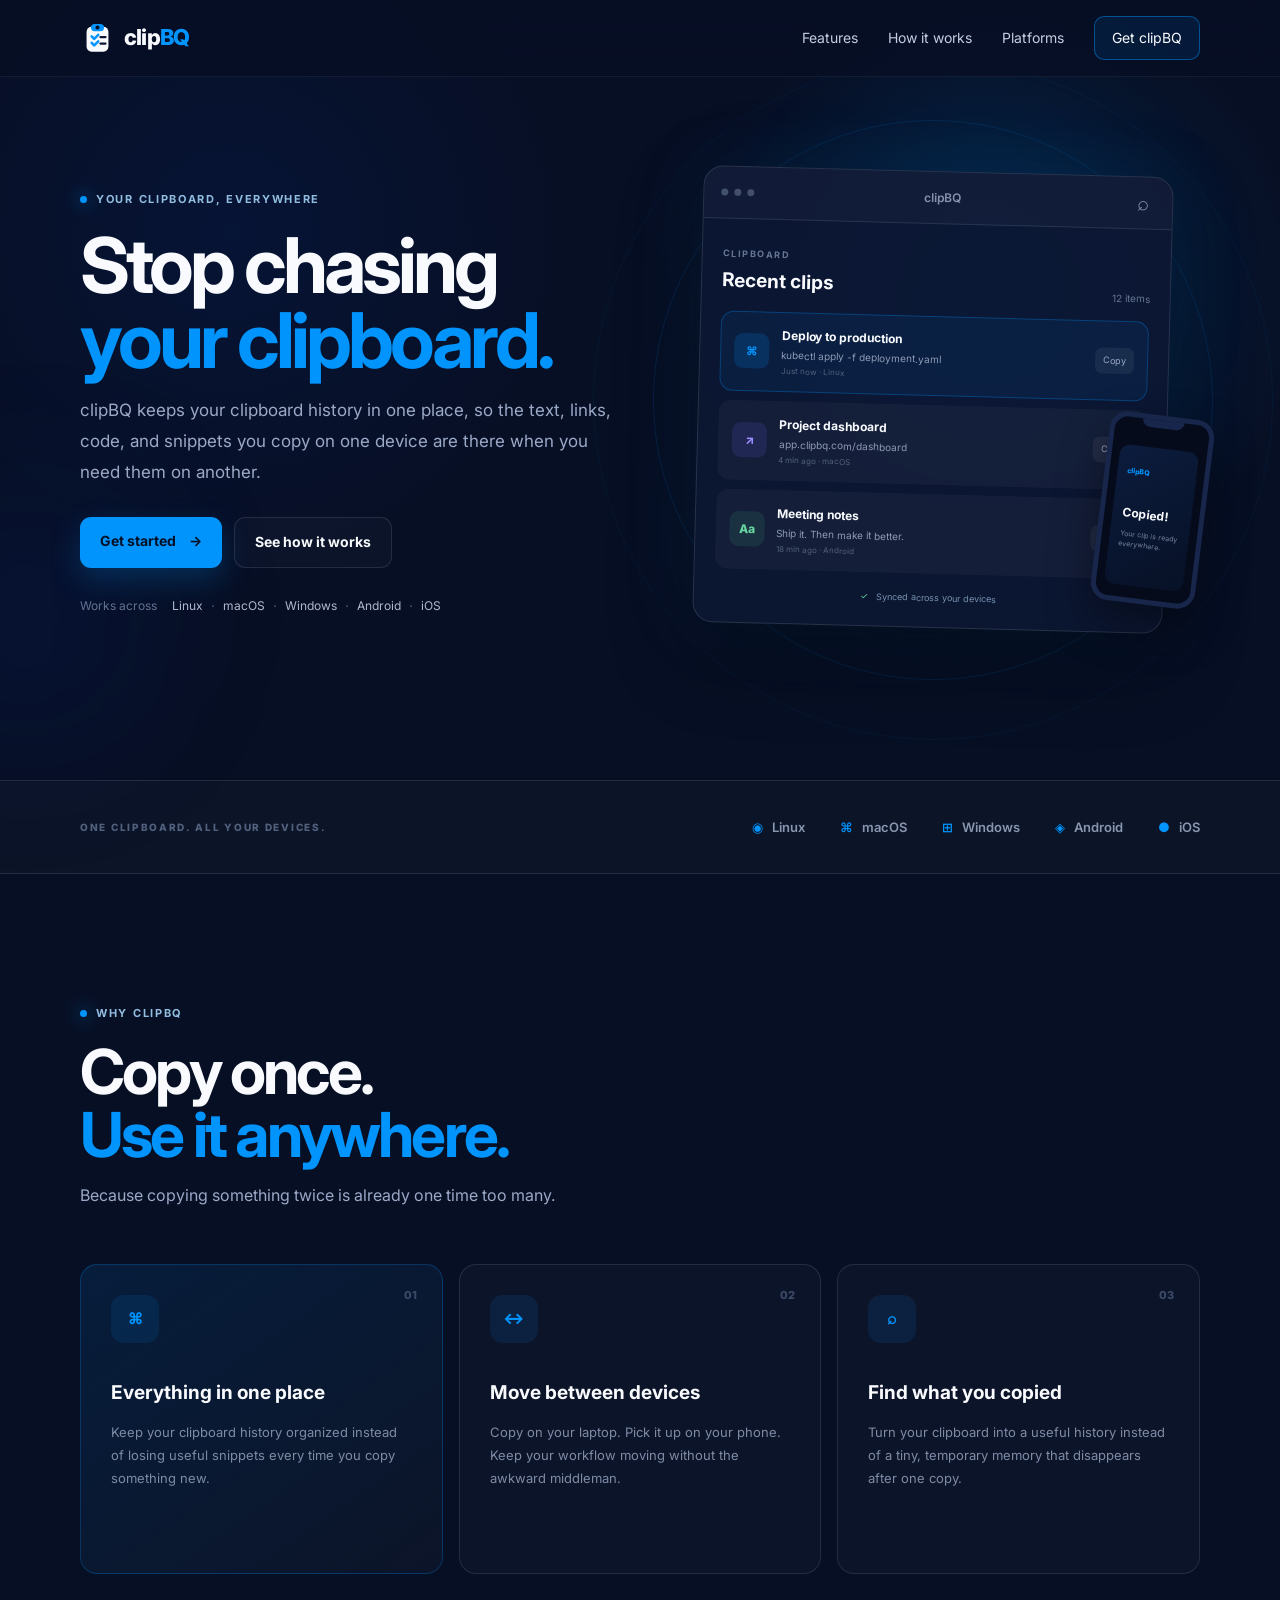
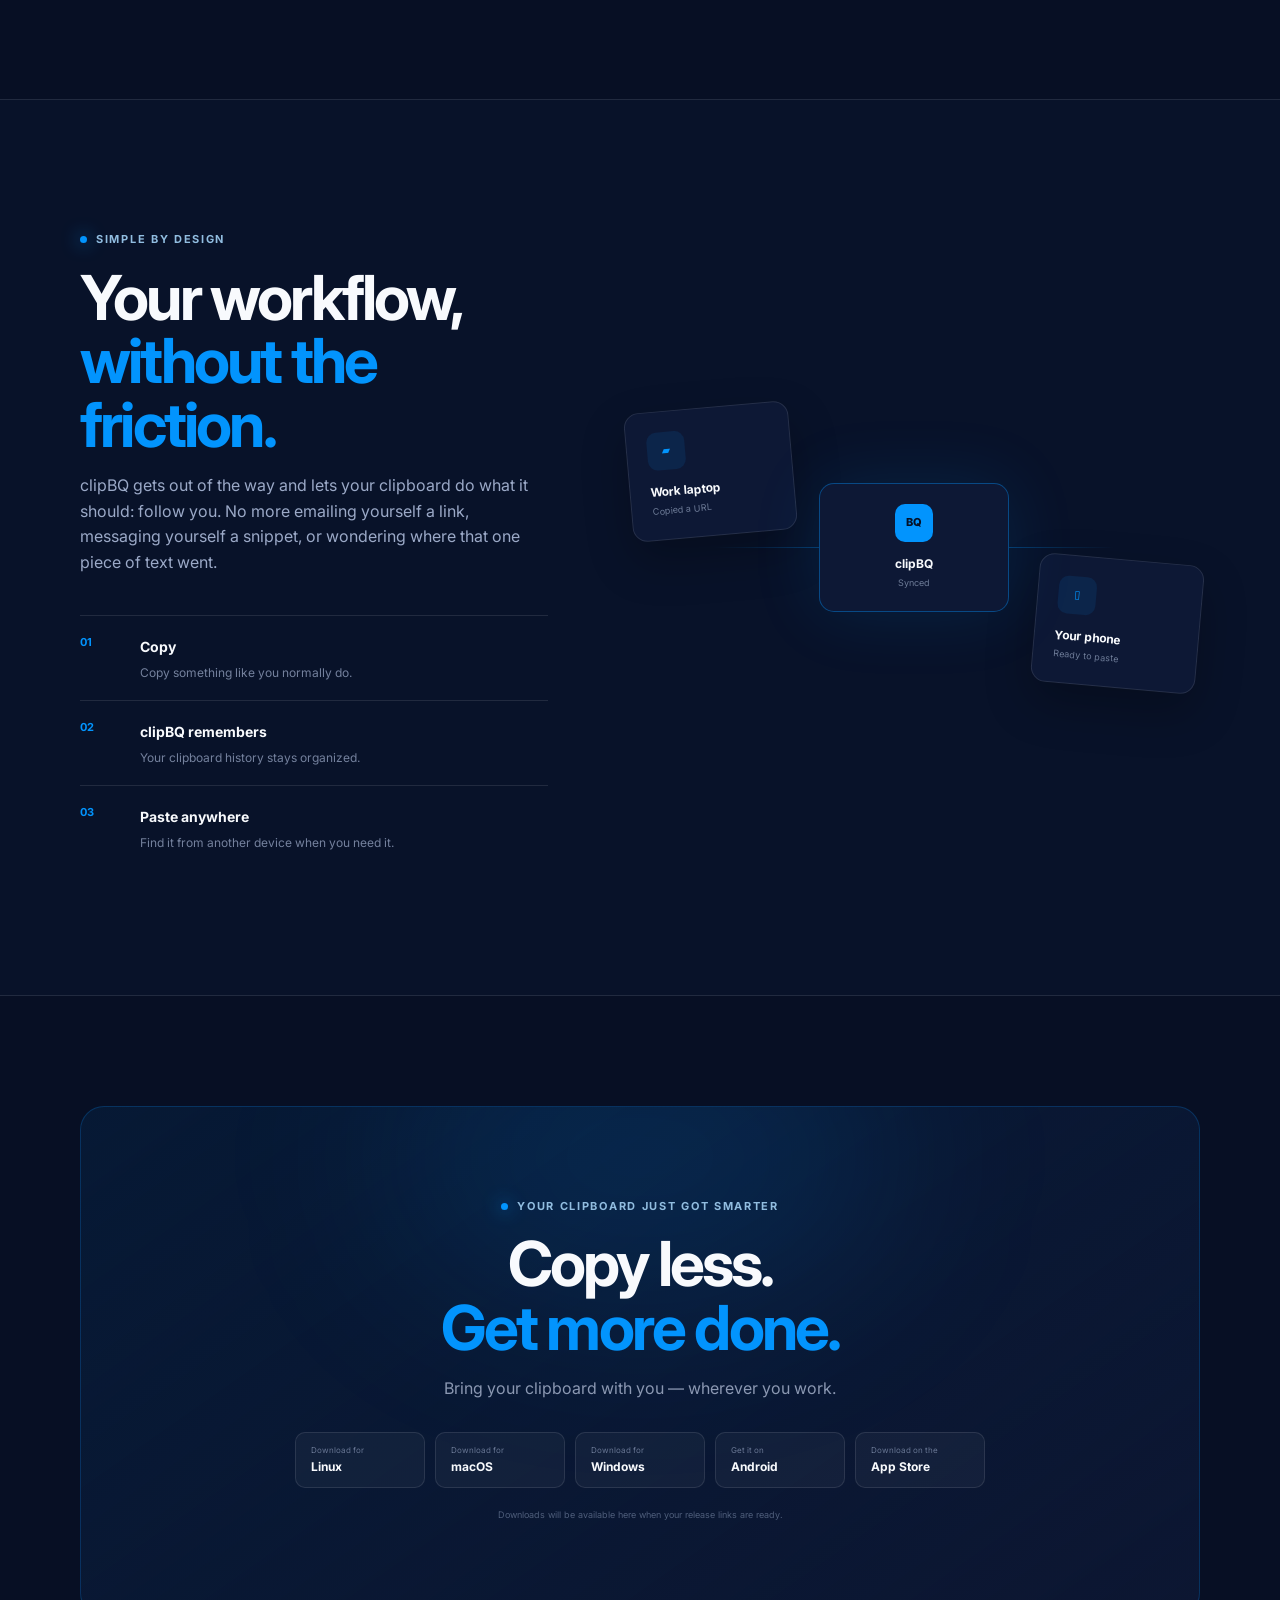
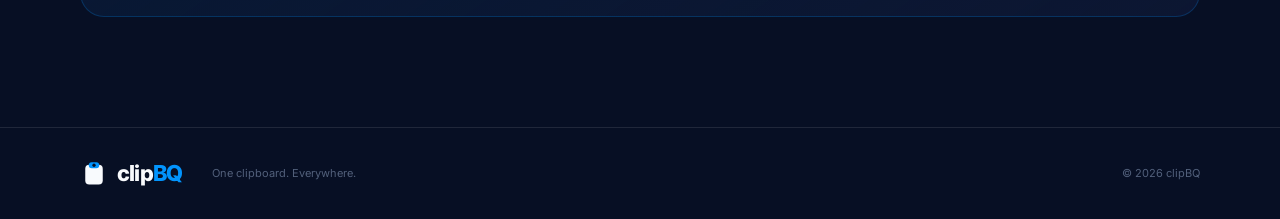
==== index.html @ d69f27b5 "Add download link for Linux" ====
<!DOCTYPE html>
<html lang="en">

<head>
  <meta charset="UTF-8" />
  <meta name="viewport" content="width=device-width, initial-scale=1.0" />
  <meta name="description"
    content="clipBQ keeps your clipboard history in one place across Linux, macOS, Windows, Android, and iOS." />
  <title>clipBQ — Your clipboard, everywhere</title>
  <link rel="preconnect" href="https://fonts.googleapis.com">
  <link rel="preconnect" href="https://fonts.gstatic.com" crossorigin>
  <link href="https://fonts.googleapis.com/css2?family=Inter:wght@400;500;600;700;800&display=swap" rel="stylesheet">
  <link rel="stylesheet" href="styles.css" />
  <link rel="apple-touch-icon" sizes="180x180" href="/apple-touch-icon.png">
  <link rel="icon" type="image/png" sizes="32x32" href="/favicon-32x32.png">
  <link rel="icon" type="image/png" sizes="16x16" href="/favicon-16x16.png">
  <link rel="manifest" href="/site.webmanifest">
</head>

<body>
  <header class="site-header">
    <nav class="nav container">
      <a class="brand" href="#">
        <span class="brand-mark" aria-hidden="true">
          <svg viewBox="0 0 48 48" role="img">
            <rect x="9" y="8" width="30" height="34" rx="7" fill="#F8FAFD" />
            <rect x="15" y="4" width="18" height="10" rx="5" fill="#0294FD" />
            <circle cx="24" cy="9" r="2.8" fill="#071023" />
            <path d="M16 21l3.5 3.5L25 19" fill="none" stroke="#0294FD" stroke-width="3.5" stroke-linecap="round"
              stroke-linejoin="round" />
            <path d="M28 22h7" stroke="#0D1733" stroke-width="3" stroke-linecap="round" />
            <path d="M16 30l3.5 3.5L25 28" fill="none" stroke="#0294FD" stroke-width="3.5" stroke-linecap="round"
              stroke-linejoin="round" />
            <path d="M28 31h7" stroke="#0D1733" stroke-width="3" stroke-linecap="round" />
          </svg>
        </span>
        <span>clip<span>BQ</span></span>
      </a>

      <button class="menu-toggle" aria-label="Open menu" aria-expanded="false">☰</button>

      <div class="nav-links">
        <a href="#features">Features</a>
        <a href="#how-it-works">How it works</a>
        <a href="#platforms">Platforms</a>
        <a class="nav-cta" href="#download">Get clipBQ</a>
      </div>
    </nav>
  </header>

  <main>
    <section class="hero">
      <div class="hero-glow glow-one"></div>
      <div class="hero-glow glow-two"></div>

      <div class="container hero-grid">
        <div class="hero-copy">
          <div class="eyebrow"><span></span> Your clipboard, everywhere</div>
          <h1>Stop chasing<br><em>your clipboard.</em></h1>
          <p class="hero-text">
            clipBQ keeps your clipboard history in one place, so the text, links,
            code, and snippets you copy on one device are there when you need them
            on another.
          </p>

          <div class="hero-actions">
            <a class="btn btn-primary" href="#download">Get started <span>→</span></a>
            <a class="btn btn-ghost" href="#how-it-works">See how it works</a>
          </div>

          <div class="platform-line">
            <span>Works across</span>
            <div class="platforms-mini">
              <span>Linux</span><b>·</b><span>macOS</span><b>·</b><span>Windows</span><b>·</b><span>Android</span><b>·</b><span>iOS</span>
            </div>
          </div>
        </div>

        <div class="clipboard-demo-wrap">
          <div class="orbit orbit-a"></div>
          <div class="orbit orbit-b"></div>
          <div class="clipboard-window">
            <div class="window-top">
              <div class="window-dots"><i></i><i></i><i></i></div>
              <span>clipBQ</span>
              <button class="search-btn" aria-label="Search clipboard">⌕</button>
            </div>

            <div class="window-body">
              <div class="window-heading">
                <div>
                  <small>CLIPBOARD</small>
                  <h3>Recent clips</h3>
                </div>
                <span class="count">12 items</span>
              </div>

              <div class="clip-card active">
                <div class="clip-icon blue">⌘</div>
                <div class="clip-content">
                  <strong>Deploy to production</strong>
                  <p>kubectl apply -f deployment.yaml</p>
                  <small>Just now · Linux</small>
                </div>
                <button class="copy-chip" data-copy="kubectl apply -f deployment.yaml">Copy</button>
              </div>

              <div class="clip-card">
                <div class="clip-icon purple">↗</div>
                <div class="clip-content">
                  <strong>Project dashboard</strong>
                  <p>app.clipbq.com/dashboard</p>
                  <small>4 min ago · macOS</small>
                </div>
                <button class="copy-chip" data-copy="app.clipbq.com/dashboard">Copy</button>
              </div>

              <div class="clip-card">
                <div class="clip-icon green">Aa</div>
                <div class="clip-content">
                  <strong>Meeting notes</strong>
                  <p>Ship it. Then make it better.</p>
                  <small>18 min ago · Android</small>
                </div>
                <button class="copy-chip" data-copy="Ship it. Then make it better.">Copy</button>
              </div>

              <div class="sync-badge"><span>✓</span> Synced across your devices</div>
            </div>
          </div>

          <div class="floating-device device-phone">
            <div class="device-notch"></div>
            <div class="device-screen">
              <small>clipBQ</small>
              <strong>Copied!</strong>
              <p>Your clip is ready everywhere.</p>
            </div>
          </div>
        </div>
      </div>
    </section>

    <section class="trust-strip" id="platforms">
      <div class="container">
        <p>ONE CLIPBOARD. ALL YOUR DEVICES.</p>
        <div class="platform-grid">
          <div><span>◉</span> Linux</div>
          <div><span>⌘</span> macOS</div>
          <div><span>⊞</span> Windows</div>
          <div><span>◈</span> Android</div>
          <div><span>●</span> iOS</div>
        </div>
      </div>
    </section>

    <section class="section" id="features">
      <div class="container">
        <div class="section-heading">
          <div class="eyebrow"><span></span> Why clipBQ</div>
          <h2>Copy once.<br><span>Use it anywhere.</span></h2>
          <p>Because copying something twice is already one time too many.</p>
        </div>

        <div class="feature-grid">
          <article class="feature-card featured">
            <div class="feature-number">01</div>
            <div class="feature-icon">⌘</div>
            <h3>Everything in one place</h3>
            <p>Keep your clipboard history organized instead of losing useful snippets every time you copy something
              new.</p>
          </article>

          <article class="feature-card">
            <div class="feature-number">02</div>
            <div class="feature-icon">↔</div>
            <h3>Move between devices</h3>
            <p>Copy on your laptop. Pick it up on your phone. Keep your workflow moving without the awkward middleman.
            </p>
          </article>

          <article class="feature-card">
            <div class="feature-number">03</div>
            <div class="feature-icon">⌕</div>
            <h3>Find what you copied</h3>
            <p>Turn your clipboard into a useful history instead of a tiny, temporary memory that disappears after one
              copy.</p>
          </article>
        </div>
      </div>
    </section>

    <section class="section workflow" id="how-it-works">
      <div class="container workflow-grid">
        <div class="workflow-copy">
          <div class="eyebrow"><span></span> Simple by design</div>
          <h2>Your workflow,<br><span>without the friction.</span></h2>
          <p>
            clipBQ gets out of the way and lets your clipboard do what it should:
            follow you. No more emailing yourself a link, messaging yourself a snippet,
            or wondering where that one piece of text went.
          </p>

          <div class="steps">
            <div class="step">
              <b>01</b>
              <div><strong>Copy</strong>
                <p>Copy something like you normally do.</p>
              </div>
            </div>
            <div class="step">
              <b>02</b>
              <div><strong>clipBQ remembers</strong>
                <p>Your clipboard history stays organized.</p>
              </div>
            </div>
            <div class="step">
              <b>03</b>
              <div><strong>Paste anywhere</strong>
                <p>Find it from another device when you need it.</p>
              </div>
            </div>
          </div>
        </div>

        <div class="workflow-art">
          <div class="connection-line"></div>
          <div class="workflow-card card-left">
            <span class="device-symbol">▰</span>
            <strong>Work laptop</strong>
            <small>Copied a URL</small>
          </div>
          <div class="workflow-card card-center">
            <span class="brand-dot">BQ</span>
            <strong>clipBQ</strong>
            <small>Synced</small>
          </div>
          <div class="workflow-card card-right">
            <span class="device-symbol">▯</span>
            <strong>Your phone</strong>
            <small>Ready to paste</small>
          </div>
        </div>
      </div>
    </section>

    <section class="cta-section" id="download">
      <div class="container">
        <div class="cta-box">
          <div class="cta-glow"></div>
          <div class="eyebrow"><span></span> Your clipboard just got smarter</div>
          <h2>Copy less.<br><em>Get more done.</em></h2>
          <p>Bring your clipboard with you — wherever you work.</p>
          <div class="download-buttons">
            <a class="download-btn" href="clipBQ" download="clipBQ-linux-executable"><small>Download
                for</small><strong>Linux</strong></a>
            <a class="download-btn" href="#"><small>Download for</small><strong>macOS</strong></a>
            <a class="download-btn" href="#"><small>Download for</small><strong>Windows</strong></a>
            <a class="download-btn" href="#"><small>Get it on</small><strong>Android</strong></a>
            <a class="download-btn" href="#"><small>Download on the</small><strong>App Store</strong></a>
          </div>
          <p class="fine-print">Downloads will be available here when your release links are ready.</p>
        </div>
      </div>
    </section>
  </main>

  <footer>
    <div class="container footer-inner">
      <a class="brand" href="#">
        <span class="brand-mark small" aria-hidden="true">
          <svg viewBox="0 0 48 48">
            <rect x="9" y="8" width="30" height="34" rx="7" fill="#F8FAFD" />
            <rect x="15" y="4" width="18" height="10" rx="5" fill="#0294FD" />
            <circle cx="24" cy="9" r="2.8" fill="#071023" />
          </svg>
        </span>
        <span>clip<span>BQ</span></span>
      </a>
      <p>One clipboard. Everywhere.</p>
      <span class="copyright">© 2026 clipBQ</span>
    </div>
  </footer>

  <div class="toast" role="status" aria-live="polite">Copied to your clipboard</div>
  <script src="script.js"></script>
</body>

</html>
---- styles.css ----
:root {
  --bg: #070F24;
  --surface: #0D1733;
  --surface-2: #101C3C;
  --blue: #0294FD;
  --blue-2: #0170F5;
  --deep-blue: #002E97;
  --white: #F8FAFD;
  --muted: #9BA9C7;
  --line: rgba(248,250,253,.10);
  --shadow: 0 30px 80px rgba(0,0,0,.35);
}

* { box-sizing: border-box; }
html { scroll-behavior: smooth; }
body {
  margin: 0;
  font-family: Inter, system-ui, -apple-system, BlinkMacSystemFont, "Segoe UI", sans-serif;
  color: var(--white);
  background: var(--bg);
  line-height: 1.6;
  overflow-x: hidden;
}
a { color: inherit; text-decoration: none; }
button { font: inherit; }
.container { width: min(1120px, calc(100% - 40px)); margin: 0 auto; }

.site-header {
  position: fixed; inset: 0 0 auto; z-index: 100;
  background: rgba(7,15,36,.72);
  border-bottom: 1px solid rgba(248,250,253,.06);
  backdrop-filter: blur(18px);
}
.nav { height: 76px; display: flex; align-items: center; justify-content: space-between; }
.brand { display: inline-flex; align-items: center; gap: 9px; font-size: 22px; font-weight: 800; letter-spacing: -.8px; }
.brand > span:last-child > span { color: var(--blue); }
.brand-mark { width: 35px; height: 35px; display: grid; place-items: center; }
.brand-mark svg { width: 100%; height: 100%; }
.brand-mark.small { width: 28px; height: 28px; }
.nav-links { display: flex; align-items: center; gap: 30px; font-size: 14px; color: #c5cee1; }
.nav-links a:hover { color: var(--white); }
.nav-cta { padding: 10px 17px; border: 1px solid rgba(2,148,253,.45); border-radius: 10px; color: var(--white); background: rgba(2,148,253,.10); }
.menu-toggle { display: none; background: none; color: white; border: 0; font-size: 24px; cursor: pointer; }

.hero {
  min-height: 780px; padding: 150px 0 90px; position: relative;
  background:
    radial-gradient(circle at 78% 38%, rgba(2,148,253,.16), transparent 28%),
    radial-gradient(circle at 18% 30%, rgba(0,46,151,.15), transparent 30%);
}
.hero-grid { display: grid; grid-template-columns: 1fr 1fr; gap: 50px; align-items: center; position: relative; z-index: 2; }
.eyebrow { display: inline-flex; align-items: center; gap: 9px; color: #91bde0; text-transform: uppercase; letter-spacing: 1.7px; font-size: 11px; font-weight: 700; }
.eyebrow span { width: 7px; height: 7px; border-radius: 50%; background: var(--blue); box-shadow: 0 0 18px var(--blue); }
h1 { margin: 17px 0; font-size: clamp(54px, 6vw, 82px); line-height: .98; letter-spacing: -4px; max-width: 650px; }
h1 em, h2 span, h2 em { color: var(--blue); font-style: normal; }
.hero-text { max-width: 580px; color: var(--muted); font-size: 17px; line-height: 1.8; }
.hero-actions { display: flex; gap: 12px; margin: 30px 0 28px; }
.btn { padding: 13px 20px; border-radius: 11px; font-size: 14px; font-weight: 700; transition: .2s ease; }
.btn-primary { background: var(--blue); color: #021126; box-shadow: 0 12px 30px rgba(2,148,253,.22); }
.btn-primary:hover { transform: translateY(-2px); box-shadow: 0 16px 38px rgba(2,148,253,.3); }
.btn-primary span { margin-left: 10px; }
.btn-ghost { border: 1px solid var(--line); background: rgba(255,255,255,.025); }
.btn-ghost:hover { background: rgba(255,255,255,.06); }
.platform-line { display: flex; align-items: center; gap: 15px; color: #637392; font-size: 12px; }
.platforms-mini { display: flex; gap: 8px; color: #aeb9ce; }
.platforms-mini b { color: #3d4a68; }

.hero-glow { position: absolute; border-radius: 50%; filter: blur(70px); pointer-events: none; }
.glow-one { width: 300px; height: 300px; right: 12%; top: 18%; background: rgba(2,148,253,.08); }
.glow-two { width: 250px; height: 250px; left: -100px; bottom: 5%; background: rgba(0,46,151,.14); }

.clipboard-demo-wrap { min-height: 500px; position: relative; display: grid; place-items: center; }
.clipboard-window {
  width: min(470px, 100%); border-radius: 20px; overflow: hidden; position: relative; z-index: 2;
  background: rgba(13,23,51,.92); border: 1px solid rgba(248,250,253,.12);
  box-shadow: var(--shadow), 0 0 80px rgba(2,148,253,.10);
  transform: rotate(1.5deg);
}
.window-top { height: 52px; display: flex; align-items: center; padding: 0 17px; border-bottom: 1px solid var(--line); background: rgba(255,255,255,.025); }
.window-dots { display: flex; gap: 6px; }
.window-dots i { width: 7px; height: 7px; border-radius: 50%; background: #42506c; }
.window-top > span { margin: auto; font-size: 12px; color: #8492ae; font-weight: 600; }
.search-btn { background: none; border: 0; color: #8795b1; font-size: 20px; }
.window-body { padding: 20px; }
.window-heading { display: flex; justify-content: space-between; align-items: end; margin-bottom: 15px; }
.window-heading small { color: #657594; letter-spacing: 1.5px; font-size: 9px; font-weight: 700; }
.window-heading h3 { margin: 1px 0 0; font-size: 19px; }
.count { font-size: 10px; color: #667592; }
.clip-card { display: flex; align-items: center; gap: 12px; padding: 13px; margin: 9px 0; border: 1px solid transparent; border-radius: 13px; background: rgba(255,255,255,.035); }
.clip-card.active { border-color: rgba(2,148,253,.3); background: rgba(2,148,253,.07); }
.clip-icon { width: 35px; height: 35px; border-radius: 9px; display: grid; place-items: center; font-size: 12px; font-weight: 800; flex: 0 0 auto; }
.clip-icon.blue { background: rgba(2,148,253,.16); color: var(--blue); }
.clip-icon.purple { background: rgba(120,100,255,.13); color: #9b8fff; }
.clip-icon.green { background: rgba(70,190,135,.12); color: #67d6a1; }
.clip-content { min-width: 0; flex: 1; }
.clip-content strong, .clip-content p, .clip-content small { display: block; white-space: nowrap; overflow: hidden; text-overflow: ellipsis; }
.clip-content strong { font-size: 12px; }
.clip-content p { margin: 2px 0; color: #8d9ab5; font-size: 10px; }
.clip-content small { color: #53617c; font-size: 8px; }
.copy-chip { border: 0; border-radius: 7px; padding: 6px 8px; background: rgba(255,255,255,.06); color: #9aa8c3; font-size: 9px; cursor: pointer; }
.copy-chip:hover { background: rgba(2,148,253,.18); color: var(--white); }
.sync-badge { text-align: center; margin: 17px 0 2px; font-size: 9px; color: #7690ae; }
.sync-badge span { color: #5bd69b; margin-right: 5px; }

.orbit { position: absolute; border: 1px solid rgba(2,148,253,.13); border-radius: 50%; }
.orbit-a { width: 560px; height: 560px; }
.orbit-b { width: 680px; height: 680px; border-color: rgba(2,148,253,.06); }
.floating-device { position: absolute; z-index: 3; width: 105px; height: 190px; border-radius: 18px; border: 5px solid #18264b; background: #050b1b; box-shadow: 0 20px 45px rgba(0,0,0,.4); }
.device-phone { right: -5px; bottom: 45px; transform: rotate(7deg); }
.device-notch { width: 42px; height: 8px; background: #18264b; border-radius: 0 0 8px 8px; margin: 0 auto; }
.device-screen { margin: 20px 8px; padding: 10px; border-radius: 10px; background: linear-gradient(145deg,#0c1c3d,#071126); height: 140px; }
.device-screen small { color: var(--blue); font-size: 7px; font-weight: 800; }
.device-screen strong { display: block; margin-top: 22px; font-size: 12px; }
.device-screen p { font-size: 7px; color: #7483a0; line-height: 1.5; }

.trust-strip { border-top: 1px solid var(--line); border-bottom: 1px solid var(--line); background: rgba(255,255,255,.018); }
.trust-strip .container { display: flex; align-items: center; justify-content: space-between; min-height: 92px; gap: 30px; }
.trust-strip p { margin: 0; color: #52617d; font-size: 10px; font-weight: 800; letter-spacing: 1.7px; }
.platform-grid { display: flex; gap: 35px; color: #8996af; font-weight: 600; font-size: 13px; }
.platform-grid span { color: var(--blue); margin-right: 6px; }

.section { padding: 125px 0; }
.section-heading { max-width: 700px; margin-bottom: 55px; }
.section-heading h2, .workflow h2, .cta-box h2 { margin: 15px 0; font-size: clamp(40px, 5vw, 62px); line-height: 1.03; letter-spacing: -2.8px; }
.section-heading p, .workflow-copy > p { color: var(--muted); max-width: 560px; font-size: 16px; }

.feature-grid { display: grid; grid-template-columns: repeat(3,1fr); gap: 16px; }
.feature-card { min-height: 310px; padding: 30px; border-radius: 17px; border: 1px solid var(--line); background: rgba(255,255,255,.025); position: relative; overflow: hidden; }
.feature-card.featured { background: linear-gradient(145deg, rgba(2,148,253,.11), rgba(255,255,255,.025)); border-color: rgba(2,148,253,.25); }
.feature-number { position: absolute; right: 25px; top: 22px; color: #3c4a68; font-size: 11px; font-weight: 800; }
.feature-icon { width: 48px; height: 48px; display: grid; place-items: center; border-radius: 13px; margin-bottom: 35px; color: var(--blue); background: rgba(2,148,253,.10); font-weight: 800; }
.feature-card h3 { font-size: 19px; margin: 0 0 10px; }
.feature-card p { color: #7e8ba5; font-size: 13px; line-height: 1.75; }

.workflow { background: #081229; border-top: 1px solid var(--line); border-bottom: 1px solid var(--line); }
.workflow-grid { display: grid; grid-template-columns: .9fr 1.1fr; gap: 80px; align-items: center; }
.steps { margin-top: 40px; }
.step { display: grid; grid-template-columns: 45px 1fr; gap: 15px; padding: 18px 0; border-top: 1px solid var(--line); }
.step b { color: var(--blue); font-size: 11px; }
.step strong { font-size: 14px; }
.step p { margin: 3px 0 0; color: #74819d; font-size: 12px; }
.workflow-art { min-height: 420px; position: relative; display: grid; place-items: center; }
.connection-line { position: absolute; width: 70%; height: 1px; background: linear-gradient(90deg, transparent, rgba(2,148,253,.6), transparent); }
.workflow-card { position: absolute; width: 165px; padding: 20px; border: 1px solid var(--line); border-radius: 15px; background: #0d1835; box-shadow: 0 20px 45px rgba(0,0,0,.25); }
.workflow-card span { display: grid; place-items: center; width: 38px; height: 38px; border-radius: 10px; background: rgba(2,148,253,.1); color: var(--blue); font-size: 11px; font-weight: 800; margin-bottom: 12px; }
.workflow-card strong, .workflow-card small { display: block; }
.workflow-card strong { font-size: 12px; }
.workflow-card small { color: #6d7b97; font-size: 9px; margin-top: 3px; }
.card-left { left: 0; top: 70px; transform: rotate(-5deg); }
.card-center { z-index: 2; width: 190px; text-align: center; border-color: rgba(2,148,253,.4); box-shadow: 0 0 70px rgba(2,148,253,.12); }
.card-center span { margin: 0 auto 12px; background: var(--blue); color: #041127; }
.card-right { right: 0; bottom: 70px; transform: rotate(5deg); }

.cta-section { padding: 110px 0; }
.cta-box { position: relative; overflow: hidden; text-align: center; padding: 85px 30px; border: 1px solid rgba(2,148,253,.22); border-radius: 24px; background: linear-gradient(145deg, rgba(2,148,253,.08), rgba(13,23,51,.95)); }
.cta-glow { position: absolute; width: 500px; height: 300px; border-radius: 50%; background: rgba(2,148,253,.12); filter: blur(90px); left: 50%; top: -100px; transform: translateX(-50%); }
.cta-box > *:not(.cta-glow) { position: relative; z-index: 1; }
.cta-box p { color: #8b98b2; }
.download-buttons { display: flex; justify-content: center; flex-wrap: wrap; gap: 10px; margin-top: 30px; }
.download-btn { min-width: 130px; padding: 11px 15px; text-align: left; border: 1px solid var(--line); border-radius: 10px; background: rgba(255,255,255,.04); transition: .2s; }
.download-btn:hover { transform: translateY(-2px); border-color: rgba(2,148,253,.4); background: rgba(2,148,253,.08); }
.download-btn small, .download-btn strong { display: block; }
.download-btn small { color: #697794; font-size: 8px; }
.download-btn strong { font-size: 12px; }
.fine-print { font-size: 9px; margin-top: 20px; color: #4f5e7b !important; }

footer { border-top: 1px solid var(--line); padding: 28px 0; }
.footer-inner { display: flex; align-items: center; gap: 30px; }
.footer-inner p, .copyright { margin: 0; color: #52607b; font-size: 11px; }
.copyright { margin-left: auto; }

.toast { position: fixed; left: 50%; bottom: 25px; transform: translate(-50%, 20px); opacity: 0; pointer-events: none; background: #f8fafd; color: #071023; padding: 10px 16px; border-radius: 10px; font-size: 12px; font-weight: 700; box-shadow: 0 15px 40px rgba(0,0,0,.35); transition: .25s; z-index: 200; }
.toast.show { opacity: 1; transform: translate(-50%, 0); }

@media (max-width: 900px) {
  .hero-grid, .workflow-grid { grid-template-columns: 1fr; }
  .hero { padding-top: 125px; }
  .hero-copy { text-align: center; }
  .hero-copy .eyebrow, .platform-line { justify-content: center; }
  .hero-text { margin-left: auto; margin-right: auto; }
  .hero-actions { justify-content: center; }
  .clipboard-demo-wrap { margin-top: 30px; }
  .workflow-grid { gap: 30px; }
  .workflow-copy { text-align: center; }
  .workflow-copy > p { margin-left: auto; margin-right: auto; }
  .steps { text-align: left; }
  .feature-grid { grid-template-columns: 1fr; }
  .feature-card { min-height: auto; }
}

@media (max-width: 700px) {
  .container { width: min(100% - 28px, 1120px); }
  .nav-links { display: none; position: absolute; left: 14px; right: 14px; top: 68px; padding: 18px; flex-direction: column; align-items: stretch; border: 1px solid var(--line); border-radius: 14px; background: #0b1530; }
  .nav-links.open { display: flex; }
  .menu-toggle { display: block; }
  h1 { font-size: 54px; letter-spacing: -3px; }
  .platform-line { flex-direction: column; gap: 5px; }
  .platforms-mini { flex-wrap: wrap; justify-content: center; }
  .trust-strip .container { flex-direction: column; justify-content: center; padding: 25px 0; }
  .platform-grid { flex-wrap: wrap; justify-content: center; gap: 15px 25px; }
  .section { padding: 85px 0; }
  .clipboard-demo-wrap { min-height: 440px; }
  .clipboard-window { width: calc(100% - 25px); }
  .floating-device { display: none; }
  .orbit { transform: scale(.75); }
  .workflow-art { min-height: 350px; }
  .workflow-card { width: 135px; padding: 14px; }
  .card-center { width: 155px; }
  .card-left { left: -5px; }
  .card-right { right: -5px; }
  .cta-box { padding: 65px 18px; }
  .footer-inner { flex-wrap: wrap; }
  .copyright { margin-left: 0; width: 100%; }
}
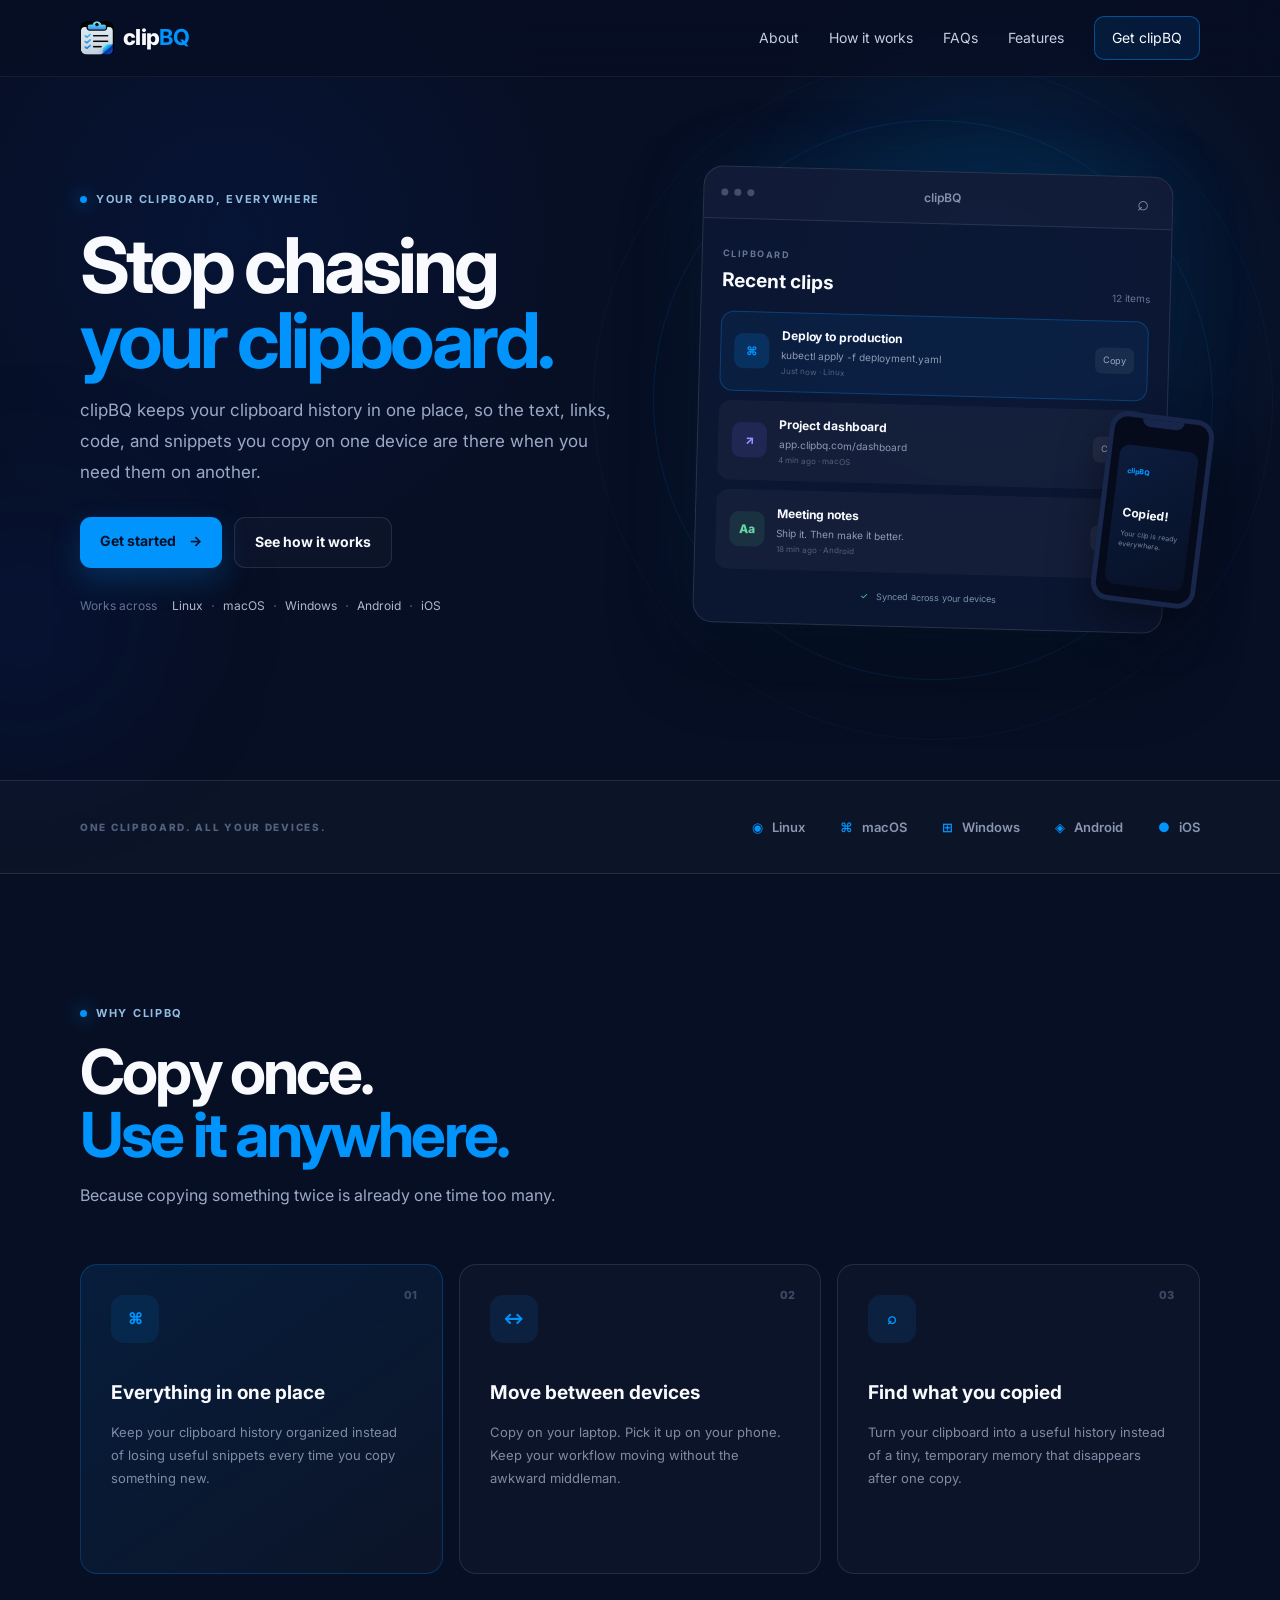
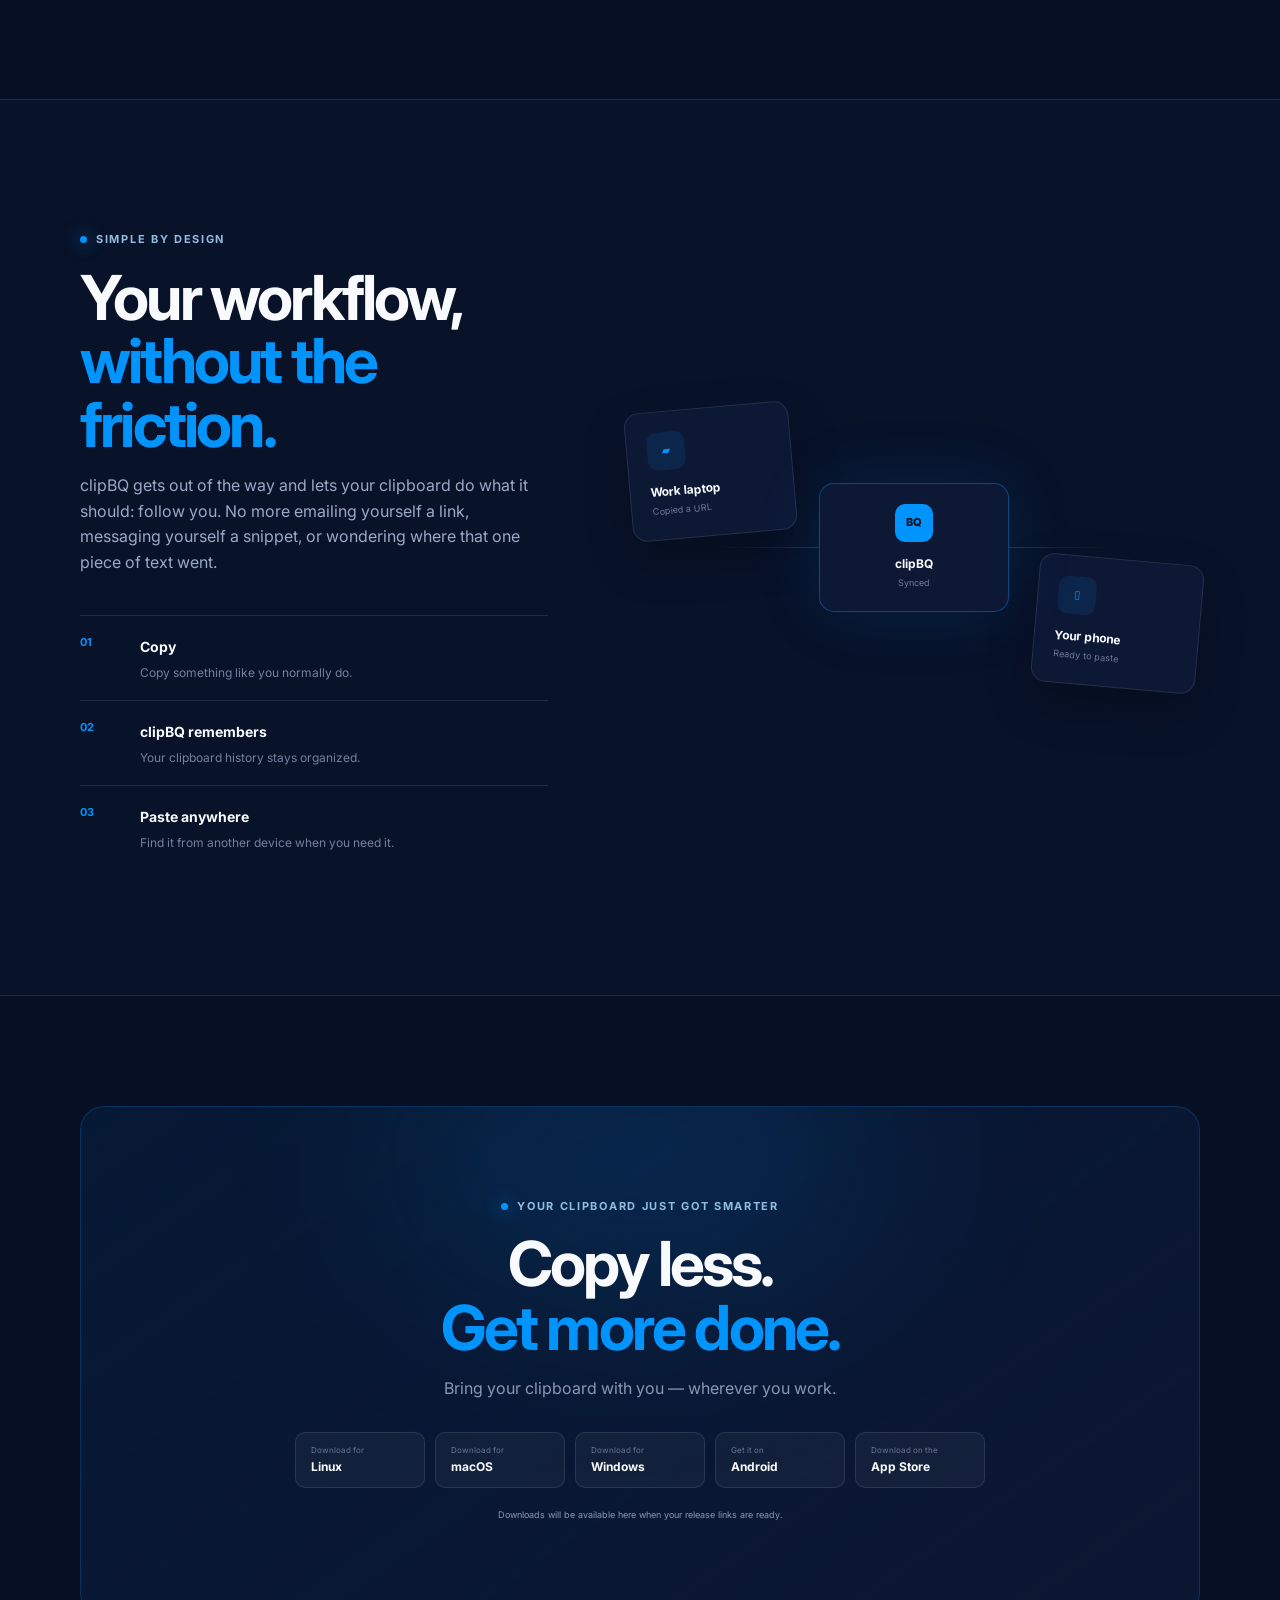
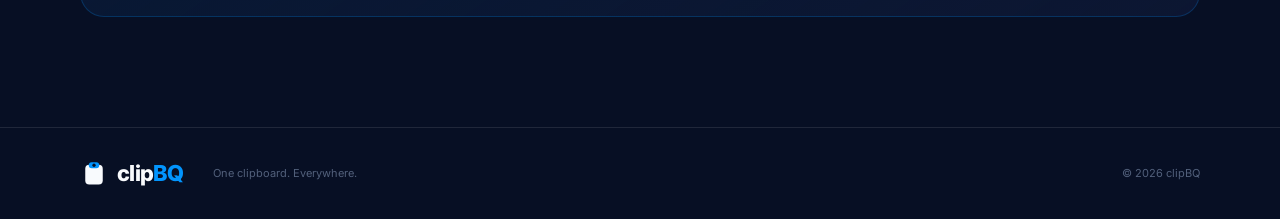
==== commit 4a56b2cd: "Add FAQs page" ====
--- a/index.html
+++ b/index.html
@@ -20,36 +20,22 @@
 <body>
   <header class="site-header">
     <nav class="nav container">
-      <a class="brand" href="#">
-        <span class="brand-mark" aria-hidden="true">
-          <svg viewBox="0 0 48 48" role="img">
-            <rect x="9" y="8" width="30" height="34" rx="7" fill="#F8FAFD" />
-            <rect x="15" y="4" width="18" height="10" rx="5" fill="#0294FD" />
-            <circle cx="24" cy="9" r="2.8" fill="#071023" />
-            <path d="M16 21l3.5 3.5L25 19" fill="none" stroke="#0294FD" stroke-width="3.5" stroke-linecap="round"
-              stroke-linejoin="round" />
-            <path d="M28 22h7" stroke="#0D1733" stroke-width="3" stroke-linecap="round" />
-            <path d="M16 30l3.5 3.5L25 28" fill="none" stroke="#0294FD" stroke-width="3.5" stroke-linecap="round"
-              stroke-linejoin="round" />
-            <path d="M28 31h7" stroke="#0D1733" stroke-width="3" stroke-linecap="round" />
-          </svg>
-        </span>
-        <span>clip<span>BQ</span></span>
-      </a>
+      <a class="brand" href="index.html"><img src="clipBQ-logo.png" alt="clipBQ icon"><span>clip<b>BQ</b></span></a>
 
       <button class="menu-toggle" aria-label="Open menu" aria-expanded="false">☰</button>
 
       <div class="nav-links">
+        <a href="#home">About</a>
+        <a href="#how-it-works">How it works</a>
+        <a href="faq.html">FAQs</a>
         <a href="#features">Features</a>
-        <a href="#how-it-works">How it works</a>
-        <a href="#platforms">Platforms</a>
         <a class="nav-cta" href="#download">Get clipBQ</a>
       </div>
     </nav>
   </header>
 
   <main>
-    <section class="hero">
+    <section class="hero" id="home">
       <div class="hero-glow glow-one"></div>
       <div class="hero-glow glow-two"></div>
 
@@ -252,12 +238,20 @@
           <h2>Copy less.<br><em>Get more done.</em></h2>
           <p>Bring your clipboard with you — wherever you work.</p>
           <div class="download-buttons">
-            <a class="download-btn" href="clipBQ" download="clipBQ-linux-executable"><small>Download
+            <a class="download-btn"
+              href="https://media.githubusercontent.com/media/clipbq/clipbq.github.io/refs/heads/main/clipBQ-linux-app.zip"><small>Download
                 for</small><strong>Linux</strong></a>
-            <a class="download-btn" href="#"><small>Download for</small><strong>macOS</strong></a>
-            <a class="download-btn" href="#"><small>Download for</small><strong>Windows</strong></a>
-            <a class="download-btn" href="#"><small>Get it on</small><strong>Android</strong></a>
-            <a class="download-btn" href="#"><small>Download on the</small><strong>App Store</strong></a>
+            <a class="download-btn"
+              href="https://media.githubusercontent.com/media/clipbq/clipbq.github.io/refs/heads/main/clipBQ-mac-app.zip"><small>Download
+                for</small><strong>macOS</strong></a>
+            <a class="download-btn"
+              href="https://media.githubusercontent.com/media/clipbq/clipbq.github.io/refs/heads/main/clipBQ-windows-app.zip"><small>Download
+                for</small><strong>Windows</strong></a>
+            <a class="download-btn" href="clipBQ-signed-apk.zip"><small>Get it
+                on</small><strong>Android</strong></a>
+            <a class="download-btn"
+              href="https://media.githubusercontent.com/media/clipbq/clipbq.github.io/refs/heads/main/clipBQ-mac-app.zip"><small>Download
+                on the</small><strong>App Store</strong></a>
           </div>
           <p class="fine-print">Downloads will be available here when your release links are ready.</p>
         </div>
--- a/styles.css
+++ b/styles.css
@@ -7,12 +7,18 @@
   --deep-blue: #002E97;
   --white: #F8FAFD;
   --muted: #9BA9C7;
-  --line: rgba(248,250,253,.10);
-  --shadow: 0 30px 80px rgba(0,0,0,.35);
-}
-
-* { box-sizing: border-box; }
-html { scroll-behavior: smooth; }
+  --line: rgba(248, 250, 253, .10);
+  --shadow: 0 30px 80px rgba(0, 0, 0, .35);
+}
+
+* {
+  box-sizing: border-box;
+}
+
+html {
+  scroll-behavior: smooth;
+}
+
 body {
   margin: 0;
   font-family: Inter, system-ui, -apple-system, BlinkMacSystemFont, "Segoe UI", sans-serif;
@@ -21,194 +27,1040 @@
   line-height: 1.6;
   overflow-x: hidden;
 }
-a { color: inherit; text-decoration: none; }
-button { font: inherit; }
-.container { width: min(1120px, calc(100% - 40px)); margin: 0 auto; }
+
+a {
+  color: inherit;
+  text-decoration: none;
+}
+
+button {
+  font: inherit;
+}
+
+.container {
+  width: min(1120px, calc(100% - 40px));
+  margin: 0 auto;
+}
 
 .site-header {
-  position: fixed; inset: 0 0 auto; z-index: 100;
-  background: rgba(7,15,36,.72);
-  border-bottom: 1px solid rgba(248,250,253,.06);
+  position: fixed;
+  inset: 0 0 auto;
+  z-index: 100;
+  background: rgba(7, 15, 36, .72);
+  border-bottom: 1px solid rgba(248, 250, 253, .06);
   backdrop-filter: blur(18px);
 }
-.nav { height: 76px; display: flex; align-items: center; justify-content: space-between; }
-.brand { display: inline-flex; align-items: center; gap: 9px; font-size: 22px; font-weight: 800; letter-spacing: -.8px; }
-.brand > span:last-child > span { color: var(--blue); }
-.brand-mark { width: 35px; height: 35px; display: grid; place-items: center; }
-.brand-mark svg { width: 100%; height: 100%; }
-.brand-mark.small { width: 28px; height: 28px; }
-.nav-links { display: flex; align-items: center; gap: 30px; font-size: 14px; color: #c5cee1; }
-.nav-links a:hover { color: var(--white); }
-.nav-cta { padding: 10px 17px; border: 1px solid rgba(2,148,253,.45); border-radius: 10px; color: var(--white); background: rgba(2,148,253,.10); }
-.menu-toggle { display: none; background: none; color: white; border: 0; font-size: 24px; cursor: pointer; }
+
+.nav {
+  height: 76px;
+  display: flex;
+  align-items: center;
+  justify-content: space-between;
+}
+
+.brand {
+  display: inline-flex;
+  align-items: center;
+  gap: 9px;
+  font-size: 22px;
+  font-weight: 800;
+  letter-spacing: -.8px;
+}
+
+.brand>span:last-child>span {
+  color: var(--blue);
+}
+
+.brand-mark {
+  width: 35px;
+  height: 35px;
+  display: grid;
+  place-items: center;
+}
+
+.brand-mark svg {
+  width: 100%;
+  height: 100%;
+}
+
+.brand-mark.small {
+  width: 28px;
+  height: 28px;
+}
+
+.nav-links {
+  display: flex;
+  align-items: center;
+  gap: 30px;
+  font-size: 14px;
+  color: #c5cee1;
+}
+
+.nav-links a:hover {
+  color: var(--white);
+}
+
+.nav-cta {
+  padding: 10px 17px;
+  border: 1px solid rgba(2, 148, 253, .45);
+  border-radius: 10px;
+  color: var(--white);
+  background: rgba(2, 148, 253, .10);
+}
+
+.menu-toggle {
+  display: none;
+  background: none;
+  color: white;
+  border: 0;
+  font-size: 24px;
+  cursor: pointer;
+}
+
+.brand {
+  display: flex;
+  align-items: center;
+  gap: 9px;
+  font-weight: 800;
+  font-size: 22px;
+  letter-spacing: -.7px
+}
+
+.brand b {
+  color: var(--blue)
+}
+
+.brand img {
+  width: 34px;
+  height: 34px;
+  object-fit: contain;
+  border-radius: 8px
+}
+
+.navlinks {
+  display: flex;
+  gap: 26px;
+  color: #aab6cc;
+  font-size: 13px
+}
+
+.navlinks a:hover {
+  color: #fff
+}
+
+.back {
+  padding: 9px 14px;
+  border: 1px solid rgba(2, 148, 253, .35);
+  border-radius: 9px;
+  background: rgba(2, 148, 253, .08);
+  color: #fff
+}
 
 .hero {
-  min-height: 780px; padding: 150px 0 90px; position: relative;
+  min-height: 780px;
+  padding: 150px 0 90px;
+  position: relative;
   background:
-    radial-gradient(circle at 78% 38%, rgba(2,148,253,.16), transparent 28%),
-    radial-gradient(circle at 18% 30%, rgba(0,46,151,.15), transparent 30%);
-}
-.hero-grid { display: grid; grid-template-columns: 1fr 1fr; gap: 50px; align-items: center; position: relative; z-index: 2; }
-.eyebrow { display: inline-flex; align-items: center; gap: 9px; color: #91bde0; text-transform: uppercase; letter-spacing: 1.7px; font-size: 11px; font-weight: 700; }
-.eyebrow span { width: 7px; height: 7px; border-radius: 50%; background: var(--blue); box-shadow: 0 0 18px var(--blue); }
-h1 { margin: 17px 0; font-size: clamp(54px, 6vw, 82px); line-height: .98; letter-spacing: -4px; max-width: 650px; }
-h1 em, h2 span, h2 em { color: var(--blue); font-style: normal; }
-.hero-text { max-width: 580px; color: var(--muted); font-size: 17px; line-height: 1.8; }
-.hero-actions { display: flex; gap: 12px; margin: 30px 0 28px; }
-.btn { padding: 13px 20px; border-radius: 11px; font-size: 14px; font-weight: 700; transition: .2s ease; }
-.btn-primary { background: var(--blue); color: #021126; box-shadow: 0 12px 30px rgba(2,148,253,.22); }
-.btn-primary:hover { transform: translateY(-2px); box-shadow: 0 16px 38px rgba(2,148,253,.3); }
-.btn-primary span { margin-left: 10px; }
-.btn-ghost { border: 1px solid var(--line); background: rgba(255,255,255,.025); }
-.btn-ghost:hover { background: rgba(255,255,255,.06); }
-.platform-line { display: flex; align-items: center; gap: 15px; color: #637392; font-size: 12px; }
-.platforms-mini { display: flex; gap: 8px; color: #aeb9ce; }
-.platforms-mini b { color: #3d4a68; }
-
-.hero-glow { position: absolute; border-radius: 50%; filter: blur(70px); pointer-events: none; }
-.glow-one { width: 300px; height: 300px; right: 12%; top: 18%; background: rgba(2,148,253,.08); }
-.glow-two { width: 250px; height: 250px; left: -100px; bottom: 5%; background: rgba(0,46,151,.14); }
-
-.clipboard-demo-wrap { min-height: 500px; position: relative; display: grid; place-items: center; }
+    radial-gradient(circle at 78% 38%, rgba(2, 148, 253, .16), transparent 28%),
+    radial-gradient(circle at 18% 30%, rgba(0, 46, 151, .15), transparent 30%);
+}
+
+.hero-grid {
+  display: grid;
+  grid-template-columns: 1fr 1fr;
+  gap: 50px;
+  align-items: center;
+  position: relative;
+  z-index: 2;
+}
+
+.eyebrow {
+  display: inline-flex;
+  align-items: center;
+  gap: 9px;
+  color: #91bde0;
+  text-transform: uppercase;
+  letter-spacing: 1.7px;
+  font-size: 11px;
+  font-weight: 700;
+}
+
+.eyebrow span {
+  width: 7px;
+  height: 7px;
+  border-radius: 50%;
+  background: var(--blue);
+  box-shadow: 0 0 18px var(--blue);
+}
+
+h1 {
+  margin: 17px 0;
+  font-size: clamp(54px, 6vw, 82px);
+  line-height: .98;
+  letter-spacing: -4px;
+  max-width: 650px;
+}
+
+h1 em,
+h2 span,
+h2 em {
+  color: var(--blue);
+  font-style: normal;
+}
+
+.hero-text {
+  max-width: 580px;
+  color: var(--muted);
+  font-size: 17px;
+  line-height: 1.8;
+}
+
+.hero-actions {
+  display: flex;
+  gap: 12px;
+  margin: 30px 0 28px;
+}
+
+.btn {
+  padding: 13px 20px;
+  border-radius: 11px;
+  font-size: 14px;
+  font-weight: 700;
+  transition: .2s ease;
+}
+
+.btn-primary {
+  background: var(--blue);
+  color: #021126;
+  box-shadow: 0 12px 30px rgba(2, 148, 253, .22);
+}
+
+.btn-primary:hover {
+  transform: translateY(-2px);
+  box-shadow: 0 16px 38px rgba(2, 148, 253, .3);
+}
+
+.btn-primary span {
+  margin-left: 10px;
+}
+
+.btn-ghost {
+  border: 1px solid var(--line);
+  background: rgba(255, 255, 255, .025);
+}
+
+.btn-ghost:hover {
+  background: rgba(255, 255, 255, .06);
+}
+
+.platform-line {
+  display: flex;
+  align-items: center;
+  gap: 15px;
+  color: #637392;
+  font-size: 12px;
+}
+
+.platforms-mini {
+  display: flex;
+  gap: 8px;
+  color: #aeb9ce;
+}
+
+.platforms-mini b {
+  color: #3d4a68;
+}
+
+.hero-glow {
+  position: absolute;
+  border-radius: 50%;
+  filter: blur(70px);
+  pointer-events: none;
+}
+
+.glow-one {
+  width: 300px;
+  height: 300px;
+  right: 12%;
+  top: 18%;
+  background: rgba(2, 148, 253, .08);
+}
+
+.glow-two {
+  width: 250px;
+  height: 250px;
+  left: -100px;
+  bottom: 5%;
+  background: rgba(0, 46, 151, .14);
+}
+
+.clipboard-demo-wrap {
+  min-height: 500px;
+  position: relative;
+  display: grid;
+  place-items: center;
+}
+
 .clipboard-window {
-  width: min(470px, 100%); border-radius: 20px; overflow: hidden; position: relative; z-index: 2;
-  background: rgba(13,23,51,.92); border: 1px solid rgba(248,250,253,.12);
-  box-shadow: var(--shadow), 0 0 80px rgba(2,148,253,.10);
+  width: min(470px, 100%);
+  border-radius: 20px;
+  overflow: hidden;
+  position: relative;
+  z-index: 2;
+  background: rgba(13, 23, 51, .92);
+  border: 1px solid rgba(248, 250, 253, .12);
+  box-shadow: var(--shadow), 0 0 80px rgba(2, 148, 253, .10);
   transform: rotate(1.5deg);
 }
-.window-top { height: 52px; display: flex; align-items: center; padding: 0 17px; border-bottom: 1px solid var(--line); background: rgba(255,255,255,.025); }
-.window-dots { display: flex; gap: 6px; }
-.window-dots i { width: 7px; height: 7px; border-radius: 50%; background: #42506c; }
-.window-top > span { margin: auto; font-size: 12px; color: #8492ae; font-weight: 600; }
-.search-btn { background: none; border: 0; color: #8795b1; font-size: 20px; }
-.window-body { padding: 20px; }
-.window-heading { display: flex; justify-content: space-between; align-items: end; margin-bottom: 15px; }
-.window-heading small { color: #657594; letter-spacing: 1.5px; font-size: 9px; font-weight: 700; }
-.window-heading h3 { margin: 1px 0 0; font-size: 19px; }
-.count { font-size: 10px; color: #667592; }
-.clip-card { display: flex; align-items: center; gap: 12px; padding: 13px; margin: 9px 0; border: 1px solid transparent; border-radius: 13px; background: rgba(255,255,255,.035); }
-.clip-card.active { border-color: rgba(2,148,253,.3); background: rgba(2,148,253,.07); }
-.clip-icon { width: 35px; height: 35px; border-radius: 9px; display: grid; place-items: center; font-size: 12px; font-weight: 800; flex: 0 0 auto; }
-.clip-icon.blue { background: rgba(2,148,253,.16); color: var(--blue); }
-.clip-icon.purple { background: rgba(120,100,255,.13); color: #9b8fff; }
-.clip-icon.green { background: rgba(70,190,135,.12); color: #67d6a1; }
-.clip-content { min-width: 0; flex: 1; }
-.clip-content strong, .clip-content p, .clip-content small { display: block; white-space: nowrap; overflow: hidden; text-overflow: ellipsis; }
-.clip-content strong { font-size: 12px; }
-.clip-content p { margin: 2px 0; color: #8d9ab5; font-size: 10px; }
-.clip-content small { color: #53617c; font-size: 8px; }
-.copy-chip { border: 0; border-radius: 7px; padding: 6px 8px; background: rgba(255,255,255,.06); color: #9aa8c3; font-size: 9px; cursor: pointer; }
-.copy-chip:hover { background: rgba(2,148,253,.18); color: var(--white); }
-.sync-badge { text-align: center; margin: 17px 0 2px; font-size: 9px; color: #7690ae; }
-.sync-badge span { color: #5bd69b; margin-right: 5px; }
-
-.orbit { position: absolute; border: 1px solid rgba(2,148,253,.13); border-radius: 50%; }
-.orbit-a { width: 560px; height: 560px; }
-.orbit-b { width: 680px; height: 680px; border-color: rgba(2,148,253,.06); }
-.floating-device { position: absolute; z-index: 3; width: 105px; height: 190px; border-radius: 18px; border: 5px solid #18264b; background: #050b1b; box-shadow: 0 20px 45px rgba(0,0,0,.4); }
-.device-phone { right: -5px; bottom: 45px; transform: rotate(7deg); }
-.device-notch { width: 42px; height: 8px; background: #18264b; border-radius: 0 0 8px 8px; margin: 0 auto; }
-.device-screen { margin: 20px 8px; padding: 10px; border-radius: 10px; background: linear-gradient(145deg,#0c1c3d,#071126); height: 140px; }
-.device-screen small { color: var(--blue); font-size: 7px; font-weight: 800; }
-.device-screen strong { display: block; margin-top: 22px; font-size: 12px; }
-.device-screen p { font-size: 7px; color: #7483a0; line-height: 1.5; }
-
-.trust-strip { border-top: 1px solid var(--line); border-bottom: 1px solid var(--line); background: rgba(255,255,255,.018); }
-.trust-strip .container { display: flex; align-items: center; justify-content: space-between; min-height: 92px; gap: 30px; }
-.trust-strip p { margin: 0; color: #52617d; font-size: 10px; font-weight: 800; letter-spacing: 1.7px; }
-.platform-grid { display: flex; gap: 35px; color: #8996af; font-weight: 600; font-size: 13px; }
-.platform-grid span { color: var(--blue); margin-right: 6px; }
-
-.section { padding: 125px 0; }
-.section-heading { max-width: 700px; margin-bottom: 55px; }
-.section-heading h2, .workflow h2, .cta-box h2 { margin: 15px 0; font-size: clamp(40px, 5vw, 62px); line-height: 1.03; letter-spacing: -2.8px; }
-.section-heading p, .workflow-copy > p { color: var(--muted); max-width: 560px; font-size: 16px; }
-
-.feature-grid { display: grid; grid-template-columns: repeat(3,1fr); gap: 16px; }
-.feature-card { min-height: 310px; padding: 30px; border-radius: 17px; border: 1px solid var(--line); background: rgba(255,255,255,.025); position: relative; overflow: hidden; }
-.feature-card.featured { background: linear-gradient(145deg, rgba(2,148,253,.11), rgba(255,255,255,.025)); border-color: rgba(2,148,253,.25); }
-.feature-number { position: absolute; right: 25px; top: 22px; color: #3c4a68; font-size: 11px; font-weight: 800; }
-.feature-icon { width: 48px; height: 48px; display: grid; place-items: center; border-radius: 13px; margin-bottom: 35px; color: var(--blue); background: rgba(2,148,253,.10); font-weight: 800; }
-.feature-card h3 { font-size: 19px; margin: 0 0 10px; }
-.feature-card p { color: #7e8ba5; font-size: 13px; line-height: 1.75; }
-
-.workflow { background: #081229; border-top: 1px solid var(--line); border-bottom: 1px solid var(--line); }
-.workflow-grid { display: grid; grid-template-columns: .9fr 1.1fr; gap: 80px; align-items: center; }
-.steps { margin-top: 40px; }
-.step { display: grid; grid-template-columns: 45px 1fr; gap: 15px; padding: 18px 0; border-top: 1px solid var(--line); }
-.step b { color: var(--blue); font-size: 11px; }
-.step strong { font-size: 14px; }
-.step p { margin: 3px 0 0; color: #74819d; font-size: 12px; }
-.workflow-art { min-height: 420px; position: relative; display: grid; place-items: center; }
-.connection-line { position: absolute; width: 70%; height: 1px; background: linear-gradient(90deg, transparent, rgba(2,148,253,.6), transparent); }
-.workflow-card { position: absolute; width: 165px; padding: 20px; border: 1px solid var(--line); border-radius: 15px; background: #0d1835; box-shadow: 0 20px 45px rgba(0,0,0,.25); }
-.workflow-card span { display: grid; place-items: center; width: 38px; height: 38px; border-radius: 10px; background: rgba(2,148,253,.1); color: var(--blue); font-size: 11px; font-weight: 800; margin-bottom: 12px; }
-.workflow-card strong, .workflow-card small { display: block; }
-.workflow-card strong { font-size: 12px; }
-.workflow-card small { color: #6d7b97; font-size: 9px; margin-top: 3px; }
-.card-left { left: 0; top: 70px; transform: rotate(-5deg); }
-.card-center { z-index: 2; width: 190px; text-align: center; border-color: rgba(2,148,253,.4); box-shadow: 0 0 70px rgba(2,148,253,.12); }
-.card-center span { margin: 0 auto 12px; background: var(--blue); color: #041127; }
-.card-right { right: 0; bottom: 70px; transform: rotate(5deg); }
-
-.cta-section { padding: 110px 0; }
-.cta-box { position: relative; overflow: hidden; text-align: center; padding: 85px 30px; border: 1px solid rgba(2,148,253,.22); border-radius: 24px; background: linear-gradient(145deg, rgba(2,148,253,.08), rgba(13,23,51,.95)); }
-.cta-glow { position: absolute; width: 500px; height: 300px; border-radius: 50%; background: rgba(2,148,253,.12); filter: blur(90px); left: 50%; top: -100px; transform: translateX(-50%); }
-.cta-box > *:not(.cta-glow) { position: relative; z-index: 1; }
-.cta-box p { color: #8b98b2; }
-.download-buttons { display: flex; justify-content: center; flex-wrap: wrap; gap: 10px; margin-top: 30px; }
-.download-btn { min-width: 130px; padding: 11px 15px; text-align: left; border: 1px solid var(--line); border-radius: 10px; background: rgba(255,255,255,.04); transition: .2s; }
-.download-btn:hover { transform: translateY(-2px); border-color: rgba(2,148,253,.4); background: rgba(2,148,253,.08); }
-.download-btn small, .download-btn strong { display: block; }
-.download-btn small { color: #697794; font-size: 8px; }
-.download-btn strong { font-size: 12px; }
-.fine-print { font-size: 9px; margin-top: 20px; color: #4f5e7b !important; }
-
-footer { border-top: 1px solid var(--line); padding: 28px 0; }
-.footer-inner { display: flex; align-items: center; gap: 30px; }
-.footer-inner p, .copyright { margin: 0; color: #52607b; font-size: 11px; }
-.copyright { margin-left: auto; }
-
-.toast { position: fixed; left: 50%; bottom: 25px; transform: translate(-50%, 20px); opacity: 0; pointer-events: none; background: #f8fafd; color: #071023; padding: 10px 16px; border-radius: 10px; font-size: 12px; font-weight: 700; box-shadow: 0 15px 40px rgba(0,0,0,.35); transition: .25s; z-index: 200; }
-.toast.show { opacity: 1; transform: translate(-50%, 0); }
+
+.window-top {
+  height: 52px;
+  display: flex;
+  align-items: center;
+  padding: 0 17px;
+  border-bottom: 1px solid var(--line);
+  background: rgba(255, 255, 255, .025);
+}
+
+.window-dots {
+  display: flex;
+  gap: 6px;
+}
+
+.window-dots i {
+  width: 7px;
+  height: 7px;
+  border-radius: 50%;
+  background: #42506c;
+}
+
+.window-top>span {
+  margin: auto;
+  font-size: 12px;
+  color: #8492ae;
+  font-weight: 600;
+}
+
+.search-btn {
+  background: none;
+  border: 0;
+  color: #8795b1;
+  font-size: 20px;
+}
+
+.window-body {
+  padding: 20px;
+}
+
+.window-heading {
+  display: flex;
+  justify-content: space-between;
+  align-items: end;
+  margin-bottom: 15px;
+}
+
+.window-heading small {
+  color: #657594;
+  letter-spacing: 1.5px;
+  font-size: 9px;
+  font-weight: 700;
+}
+
+.window-heading h3 {
+  margin: 1px 0 0;
+  font-size: 19px;
+}
+
+.count {
+  font-size: 10px;
+  color: #667592;
+}
+
+.clip-card {
+  display: flex;
+  align-items: center;
+  gap: 12px;
+  padding: 13px;
+  margin: 9px 0;
+  border: 1px solid transparent;
+  border-radius: 13px;
+  background: rgba(255, 255, 255, .035);
+}
+
+.clip-card.active {
+  border-color: rgba(2, 148, 253, .3);
+  background: rgba(2, 148, 253, .07);
+}
+
+.clip-icon {
+  width: 35px;
+  height: 35px;
+  border-radius: 9px;
+  display: grid;
+  place-items: center;
+  font-size: 12px;
+  font-weight: 800;
+  flex: 0 0 auto;
+}
+
+.clip-icon.blue {
+  background: rgba(2, 148, 253, .16);
+  color: var(--blue);
+}
+
+.clip-icon.purple {
+  background: rgba(120, 100, 255, .13);
+  color: #9b8fff;
+}
+
+.clip-icon.green {
+  background: rgba(70, 190, 135, .12);
+  color: #67d6a1;
+}
+
+.clip-content {
+  min-width: 0;
+  flex: 1;
+}
+
+.clip-content strong,
+.clip-content p,
+.clip-content small {
+  display: block;
+  white-space: nowrap;
+  overflow: hidden;
+  text-overflow: ellipsis;
+}
+
+.clip-content strong {
+  font-size: 12px;
+}
+
+.clip-content p {
+  margin: 2px 0;
+  color: #8d9ab5;
+  font-size: 10px;
+}
+
+.clip-content small {
+  color: #53617c;
+  font-size: 8px;
+}
+
+.copy-chip {
+  border: 0;
+  border-radius: 7px;
+  padding: 6px 8px;
+  background: rgba(255, 255, 255, .06);
+  color: #9aa8c3;
+  font-size: 9px;
+  cursor: pointer;
+}
+
+.copy-chip:hover {
+  background: rgba(2, 148, 253, .18);
+  color: var(--white);
+}
+
+.sync-badge {
+  text-align: center;
+  margin: 17px 0 2px;
+  font-size: 9px;
+  color: #7690ae;
+}
+
+.sync-badge span {
+  color: #5bd69b;
+  margin-right: 5px;
+}
+
+.orbit {
+  position: absolute;
+  border: 1px solid rgba(2, 148, 253, .13);
+  border-radius: 50%;
+}
+
+.orbit-a {
+  width: 560px;
+  height: 560px;
+}
+
+.orbit-b {
+  width: 680px;
+  height: 680px;
+  border-color: rgba(2, 148, 253, .06);
+}
+
+.floating-device {
+  position: absolute;
+  z-index: 3;
+  width: 105px;
+  height: 190px;
+  border-radius: 18px;
+  border: 5px solid #18264b;
+  background: #050b1b;
+  box-shadow: 0 20px 45px rgba(0, 0, 0, .4);
+}
+
+.device-phone {
+  right: -5px;
+  bottom: 45px;
+  transform: rotate(7deg);
+}
+
+.device-notch {
+  width: 42px;
+  height: 8px;
+  background: #18264b;
+  border-radius: 0 0 8px 8px;
+  margin: 0 auto;
+}
+
+.device-screen {
+  margin: 20px 8px;
+  padding: 10px;
+  border-radius: 10px;
+  background: linear-gradient(145deg, #0c1c3d, #071126);
+  height: 140px;
+}
+
+.device-screen small {
+  color: var(--blue);
+  font-size: 7px;
+  font-weight: 800;
+}
+
+.device-screen strong {
+  display: block;
+  margin-top: 22px;
+  font-size: 12px;
+}
+
+.device-screen p {
+  font-size: 7px;
+  color: #7483a0;
+  line-height: 1.5;
+}
+
+.trust-strip {
+  border-top: 1px solid var(--line);
+  border-bottom: 1px solid var(--line);
+  background: rgba(255, 255, 255, .018);
+}
+
+.trust-strip .container {
+  display: flex;
+  align-items: center;
+  justify-content: space-between;
+  min-height: 92px;
+  gap: 30px;
+}
+
+.trust-strip p {
+  margin: 0;
+  color: #52617d;
+  font-size: 10px;
+  font-weight: 800;
+  letter-spacing: 1.7px;
+}
+
+.platform-grid {
+  display: flex;
+  gap: 35px;
+  color: #8996af;
+  font-weight: 600;
+  font-size: 13px;
+}
+
+.platform-grid span {
+  color: var(--blue);
+  margin-right: 6px;
+}
+
+.section {
+  padding: 125px 0;
+}
+
+.section-heading {
+  max-width: 700px;
+  margin-bottom: 55px;
+}
+
+.section-heading h2,
+.workflow h2,
+.cta-box h2 {
+  margin: 15px 0;
+  font-size: clamp(40px, 5vw, 62px);
+  line-height: 1.03;
+  letter-spacing: -2.8px;
+}
+
+.section-heading p,
+.workflow-copy>p {
+  color: var(--muted);
+  max-width: 560px;
+  font-size: 16px;
+}
+
+.feature-grid {
+  display: grid;
+  grid-template-columns: repeat(3, 1fr);
+  gap: 16px;
+}
+
+.feature-card {
+  min-height: 310px;
+  padding: 30px;
+  border-radius: 17px;
+  border: 1px solid var(--line);
+  background: rgba(255, 255, 255, .025);
+  position: relative;
+  overflow: hidden;
+}
+
+.feature-card.featured {
+  background: linear-gradient(145deg, rgba(2, 148, 253, .11), rgba(255, 255, 255, .025));
+  border-color: rgba(2, 148, 253, .25);
+}
+
+.feature-number {
+  position: absolute;
+  right: 25px;
+  top: 22px;
+  color: #3c4a68;
+  font-size: 11px;
+  font-weight: 800;
+}
+
+.feature-icon {
+  width: 48px;
+  height: 48px;
+  display: grid;
+  place-items: center;
+  border-radius: 13px;
+  margin-bottom: 35px;
+  color: var(--blue);
+  background: rgba(2, 148, 253, .10);
+  font-weight: 800;
+}
+
+.feature-card h3 {
+  font-size: 19px;
+  margin: 0 0 10px;
+}
+
+.feature-card p {
+  color: #7e8ba5;
+  font-size: 13px;
+  line-height: 1.75;
+}
+
+.workflow {
+  background: #081229;
+  border-top: 1px solid var(--line);
+  border-bottom: 1px solid var(--line);
+}
+
+.workflow-grid {
+  display: grid;
+  grid-template-columns: .9fr 1.1fr;
+  gap: 80px;
+  align-items: center;
+}
+
+.steps {
+  margin-top: 40px;
+}
+
+.step {
+  display: grid;
+  grid-template-columns: 45px 1fr;
+  gap: 15px;
+  padding: 18px 0;
+  border-top: 1px solid var(--line);
+}
+
+.step b {
+  color: var(--blue);
+  font-size: 11px;
+}
+
+.step strong {
+  font-size: 14px;
+}
+
+.step p {
+  margin: 3px 0 0;
+  color: #74819d;
+  font-size: 12px;
+}
+
+.workflow-art {
+  min-height: 420px;
+  position: relative;
+  display: grid;
+  place-items: center;
+}
+
+.connection-line {
+  position: absolute;
+  width: 70%;
+  height: 1px;
+  background: linear-gradient(90deg, transparent, rgba(2, 148, 253, .6), transparent);
+}
+
+.workflow-card {
+  position: absolute;
+  width: 165px;
+  padding: 20px;
+  border: 1px solid var(--line);
+  border-radius: 15px;
+  background: #0d1835;
+  box-shadow: 0 20px 45px rgba(0, 0, 0, .25);
+}
+
+.workflow-card span {
+  display: grid;
+  place-items: center;
+  width: 38px;
+  height: 38px;
+  border-radius: 10px;
+  background: rgba(2, 148, 253, .1);
+  color: var(--blue);
+  font-size: 11px;
+  font-weight: 800;
+  margin-bottom: 12px;
+}
+
+.workflow-card strong,
+.workflow-card small {
+  display: block;
+}
+
+.workflow-card strong {
+  font-size: 12px;
+}
+
+.workflow-card small {
+  color: #6d7b97;
+  font-size: 9px;
+  margin-top: 3px;
+}
+
+.card-left {
+  left: 0;
+  top: 70px;
+  transform: rotate(-5deg);
+}
+
+.card-center {
+  z-index: 2;
+  width: 190px;
+  text-align: center;
+  border-color: rgba(2, 148, 253, .4);
+  box-shadow: 0 0 70px rgba(2, 148, 253, .12);
+}
+
+.card-center span {
+  margin: 0 auto 12px;
+  background: var(--blue);
+  color: #041127;
+}
+
+.card-right {
+  right: 0;
+  bottom: 70px;
+  transform: rotate(5deg);
+}
+
+.cta-section {
+  padding: 110px 0;
+}
+
+.cta-box {
+  position: relative;
+  overflow: hidden;
+  text-align: center;
+  padding: 85px 30px;
+  border: 1px solid rgba(2, 148, 253, .22);
+  border-radius: 24px;
+  background: linear-gradient(145deg, rgba(2, 148, 253, .08), rgba(13, 23, 51, .95));
+}
+
+.cta-glow {
+  position: absolute;
+  width: 500px;
+  height: 300px;
+  border-radius: 50%;
+  background: rgba(2, 148, 253, .12);
+  filter: blur(90px);
+  left: 50%;
+  top: -100px;
+  transform: translateX(-50%);
+}
+
+.cta-box>*:not(.cta-glow) {
+  position: relative;
+  z-index: 1;
+}
+
+.cta-box p {
+  color: #8b98b2;
+}
+
+.download-buttons {
+  display: flex;
+  justify-content: center;
+  flex-wrap: wrap;
+  gap: 10px;
+  margin-top: 30px;
+}
+
+.download-btn {
+  min-width: 130px;
+  padding: 11px 15px;
+  text-align: left;
+  border: 1px solid var(--line);
+  border-radius: 10px;
+  background: rgba(255, 255, 255, .04);
+  transition: .2s;
+}
+
+.download-btn:hover {
+  transform: translateY(-2px);
+  border-color: rgba(2, 148, 253, .4);
+  background: rgba(2, 148, 253, .08);
+}
+
+.download-btn small,
+.download-btn strong {
+  display: block;
+}
+
+.download-btn small {
+  color: #697794;
+  font-size: 8px;
+}
+
+.download-btn strong {
+  font-size: 12px;
+}
+
+.fine-print {
+  font-size: 9px;
+  margin-top: 20px;
+  color: #4f5e7b;
+}
+
+footer {
+  border-top: 1px solid var(--line);
+  padding: 28px 0;
+}
+
+.footer-inner {
+  display: flex;
+  align-items: center;
+  gap: 30px;
+}
+
+.footer-inner p,
+.copyright {
+  margin: 0;
+  color: #52607b;
+  font-size: 11px;
+}
+
+.copyright {
+  margin-left: auto;
+}
+
+.toast {
+  position: fixed;
+  left: 50%;
+  bottom: 25px;
+  transform: translate(-50%, 20px);
+  opacity: 0;
+  pointer-events: none;
+  background: #f8fafd;
+  color: #071023;
+  padding: 10px 16px;
+  border-radius: 10px;
+  font-size: 12px;
+  font-weight: 700;
+  box-shadow: 0 15px 40px rgba(0, 0, 0, .35);
+  transition: .25s;
+  z-index: 200;
+}
+
+.toast.show {
+  opacity: 1;
+  transform: translate(-50%, 0);
+}
 
 @media (max-width: 900px) {
-  .hero-grid, .workflow-grid { grid-template-columns: 1fr; }
-  .hero { padding-top: 125px; }
-  .hero-copy { text-align: center; }
-  .hero-copy .eyebrow, .platform-line { justify-content: center; }
-  .hero-text { margin-left: auto; margin-right: auto; }
-  .hero-actions { justify-content: center; }
-  .clipboard-demo-wrap { margin-top: 30px; }
-  .workflow-grid { gap: 30px; }
-  .workflow-copy { text-align: center; }
-  .workflow-copy > p { margin-left: auto; margin-right: auto; }
-  .steps { text-align: left; }
-  .feature-grid { grid-template-columns: 1fr; }
-  .feature-card { min-height: auto; }
+
+  .hero-grid,
+  .workflow-grid {
+    grid-template-columns: 1fr;
+  }
+
+  .hero {
+    padding-top: 125px;
+  }
+
+  .hero-copy {
+    text-align: center;
+  }
+
+  .hero-copy .eyebrow,
+  .platform-line {
+    justify-content: center;
+  }
+
+  .hero-text {
+    margin-left: auto;
+    margin-right: auto;
+  }
+
+  .hero-actions {
+    justify-content: center;
+  }
+
+  .clipboard-demo-wrap {
+    margin-top: 30px;
+  }
+
+  .workflow-grid {
+    gap: 30px;
+  }
+
+  .workflow-copy {
+    text-align: center;
+  }
+
+  .workflow-copy>p {
+    margin-left: auto;
+    margin-right: auto;
+  }
+
+  .steps {
+    text-align: left;
+  }
+
+  .feature-grid {
+    grid-template-columns: 1fr;
+  }
+
+  .feature-card {
+    min-height: auto;
+  }
 }
 
 @media (max-width: 700px) {
-  .container { width: min(100% - 28px, 1120px); }
-  .nav-links { display: none; position: absolute; left: 14px; right: 14px; top: 68px; padding: 18px; flex-direction: column; align-items: stretch; border: 1px solid var(--line); border-radius: 14px; background: #0b1530; }
-  .nav-links.open { display: flex; }
-  .menu-toggle { display: block; }
-  h1 { font-size: 54px; letter-spacing: -3px; }
-  .platform-line { flex-direction: column; gap: 5px; }
-  .platforms-mini { flex-wrap: wrap; justify-content: center; }
-  .trust-strip .container { flex-direction: column; justify-content: center; padding: 25px 0; }
-  .platform-grid { flex-wrap: wrap; justify-content: center; gap: 15px 25px; }
-  .section { padding: 85px 0; }
-  .clipboard-demo-wrap { min-height: 440px; }
-  .clipboard-window { width: calc(100% - 25px); }
-  .floating-device { display: none; }
-  .orbit { transform: scale(.75); }
-  .workflow-art { min-height: 350px; }
-  .workflow-card { width: 135px; padding: 14px; }
-  .card-center { width: 155px; }
-  .card-left { left: -5px; }
-  .card-right { right: -5px; }
-  .cta-box { padding: 65px 18px; }
-  .footer-inner { flex-wrap: wrap; }
-  .copyright { margin-left: 0; width: 100%; }
-}
+  .container {
+    width: min(100% - 28px, 1120px);
+  }
+
+  .nav-links {
+    display: none;
+    position: absolute;
+    left: 14px;
+    right: 14px;
+    top: 68px;
+    padding: 18px;
+    flex-direction: column;
+    align-items: stretch;
+    border: 1px solid var(--line);
+    border-radius: 14px;
+    background: #0b1530;
+  }
+
+  .nav-links.open {
+    display: flex;
+  }
+
+  .menu-toggle {
+    display: block;
+  }
+
+  h1 {
+    font-size: 54px;
+    letter-spacing: -3px;
+  }
+
+  .platform-line {
+    flex-direction: column;
+    gap: 5px;
+  }
+
+  .platforms-mini {
+    flex-wrap: wrap;
+    justify-content: center;
+  }
+
+  .trust-strip .container {
+    flex-direction: column;
+    justify-content: center;
+    padding: 25px 0;
+  }
+
+  .platform-grid {
+    flex-wrap: wrap;
+    justify-content: center;
+    gap: 15px 25px;
+  }
+
+  .section {
+    padding: 85px 0;
+  }
+
+  .clipboard-demo-wrap {
+    min-height: 440px;
+  }
+
+  .clipboard-window {
+    width: calc(100% - 25px);
+  }
+
+  .floating-device {
+    display: none;
+  }
+
+  .orbit {
+    transform: scale(.75);
+  }
+
+  .workflow-art {
+    min-height: 350px;
+  }
+
+  .workflow-card {
+    width: 135px;
+    padding: 14px;
+  }
+
+  .card-center {
+    width: 155px;
+  }
+
+  .card-left {
+    left: -5px;
+  }
+
+  .card-right {
+    right: -5px;
+  }
+
+  .cta-box {
+    padding: 65px 18px;
+  }
+
+  .footer-inner {
+    flex-wrap: wrap;
+  }
+
+  .copyright {
+    margin-left: 0;
+    width: 100%;
+  }
+}
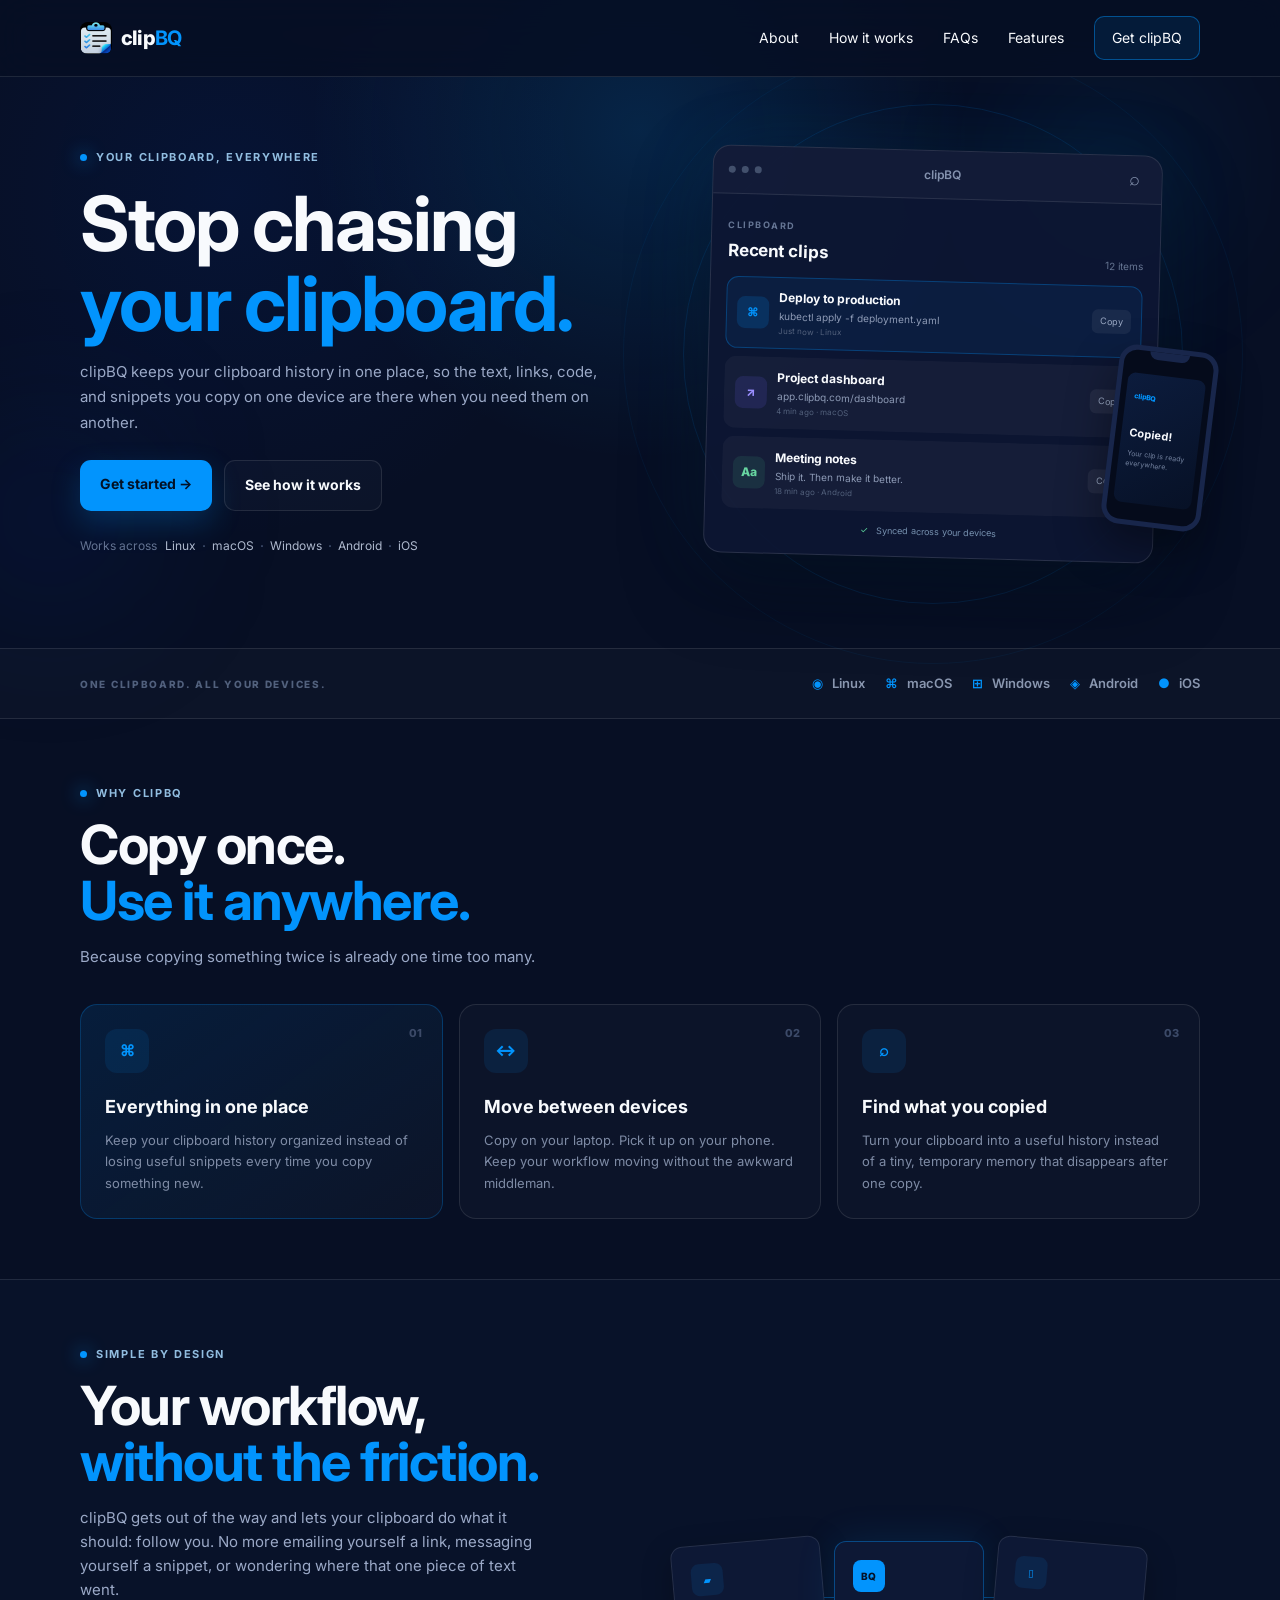
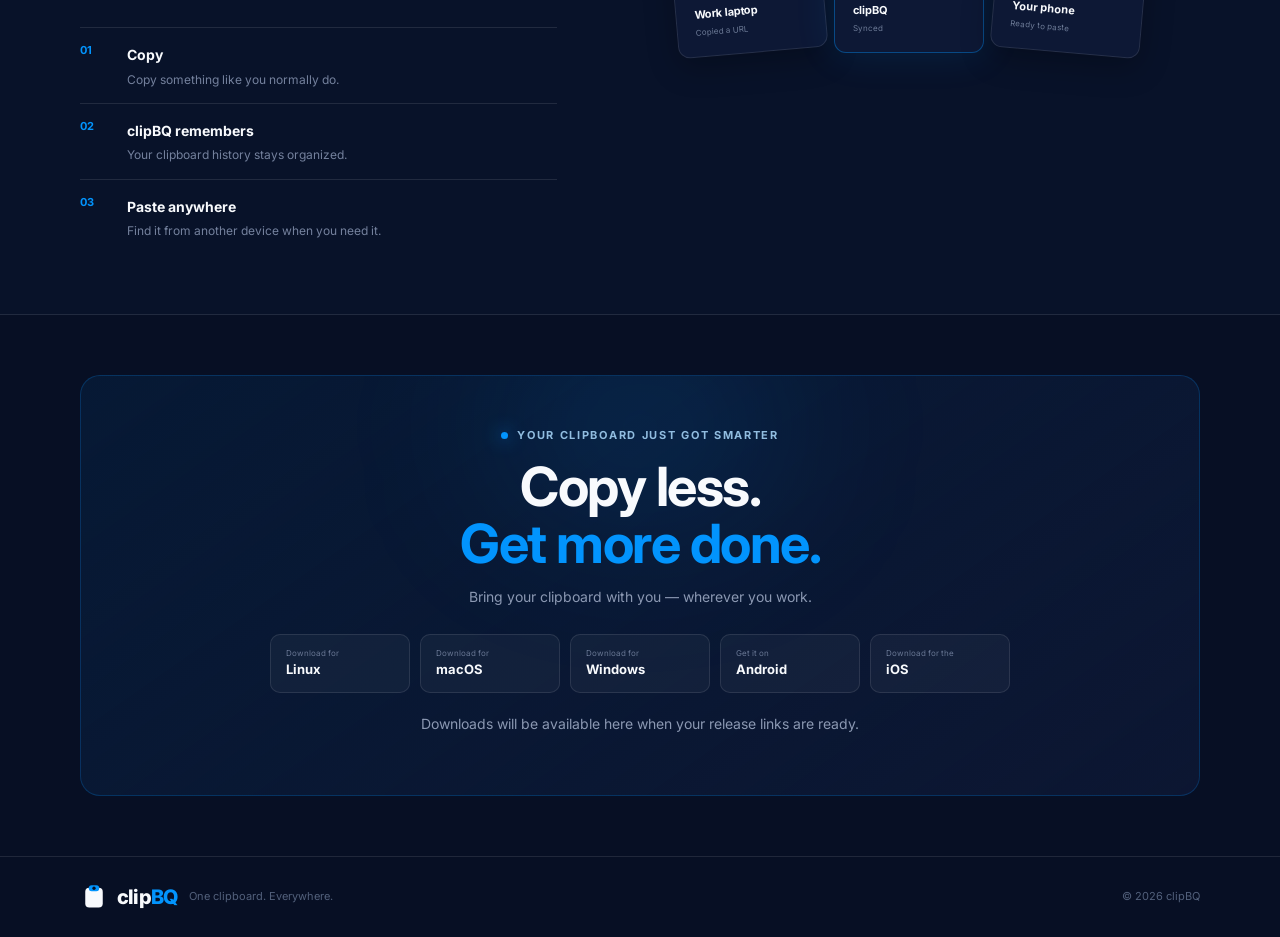
==== commit 5be43c16: "Make design more responsive" ====
--- a/index.html
+++ b/index.html
@@ -20,16 +20,19 @@
 <body>
   <header class="site-header">
     <nav class="nav container">
-      <a class="brand" href="index.html"><img src="clipBQ-logo.png" alt="clipBQ icon"><span>clip<b>BQ</b></span></a>
-
-      <button class="menu-toggle" aria-label="Open menu" aria-expanded="false">☰</button>
-
-      <div class="nav-links">
+      <a class="brand" href="index.html">
+        <img src="clipBQ-logo.png" alt="clipBQ icon">
+        <span>clip<b>BQ</b></span>
+      </a>
+
+      <button class="menu-toggle" id="menuToggle" aria-label="Open navigation menu" aria-expanded="false">☰</button>
+
+      <div class="nav-links" id="navLinks">
         <a href="#home">About</a>
         <a href="#how-it-works">How it works</a>
         <a href="faq.html">FAQs</a>
         <a href="#features">Features</a>
-        <a class="nav-cta" href="#download">Get clipBQ</a>
+        <a class="nav-cta" href="index.html#download">Get clipBQ</a>
       </div>
     </nav>
   </header>
@@ -190,19 +193,22 @@
           <div class="steps">
             <div class="step">
               <b>01</b>
-              <div><strong>Copy</strong>
+              <div>
+                <strong>Copy</strong>
                 <p>Copy something like you normally do.</p>
               </div>
             </div>
             <div class="step">
               <b>02</b>
-              <div><strong>clipBQ remembers</strong>
+              <div>
+                <strong>clipBQ remembers</strong>
                 <p>Your clipboard history stays organized.</p>
               </div>
             </div>
             <div class="step">
               <b>03</b>
-              <div><strong>Paste anywhere</strong>
+              <div>
+                <strong>Paste anywhere</strong>
                 <p>Find it from another device when you need it.</p>
               </div>
             </div>
@@ -239,19 +245,24 @@
           <p>Bring your clipboard with you — wherever you work.</p>
           <div class="download-buttons">
             <a class="download-btn"
-              href="https://media.githubusercontent.com/media/clipbq/clipbq.github.io/refs/heads/main/clipBQ-linux-app.zip"><small>Download
-                for</small><strong>Linux</strong></a>
-            <a class="download-btn"
-              href="https://media.githubusercontent.com/media/clipbq/clipbq.github.io/refs/heads/main/clipBQ-mac-app.zip"><small>Download
-                for</small><strong>macOS</strong></a>
-            <a class="download-btn"
-              href="https://media.githubusercontent.com/media/clipbq/clipbq.github.io/refs/heads/main/clipBQ-windows-app.zip"><small>Download
-                for</small><strong>Windows</strong></a>
-            <a class="download-btn" href="clipBQ-signed-apk.zip"><small>Get it
-                on</small><strong>Android</strong></a>
-            <a class="download-btn"
-              href="https://media.githubusercontent.com/media/clipbq/clipbq.github.io/refs/heads/main/clipBQ-mac-app.zip"><small>Download
-                on the</small><strong>App Store</strong></a>
+              href="https://media.githubusercontent.com/media/clipbq/clipbq.github.io/refs/heads/main/clipBQ-linux-app.zip">
+              <small>Download for</small><strong>Linux</strong>
+            </a>
+            <a class="download-btn"
+              href="https://media.githubusercontent.com/media/clipbq/clipbq.github.io/refs/heads/main/clipBQ-mac-app.zip">
+              <small>Download for</small><strong>macOS</strong>
+            </a>
+            <a class="download-btn"
+              href="https://media.githubusercontent.com/media/clipbq/clipbq.github.io/refs/heads/main/clipBQ-windows-app.zip">
+              <small>Download for</small><strong>Windows</strong>
+            </a>
+            <a class="download-btn" href="clipBQ-signed-apk.zip">
+              <small>Get it on</small><strong>Android</strong>
+            </a>
+            <a class="download-btn"
+              href="https://media.githubusercontent.com/media/clipbq/clipbq.github.io/refs/heads/main/clipBQ-mac-app.zip">
+              <small>Download for the</small><strong>iOS</strong>
+            </a>
           </div>
           <p class="fine-print">Downloads will be available here when your release links are ready.</p>
         </div>
--- a/styles.css
+++ b/styles.css
@@ -38,42 +38,52 @@
 }
 
 .container {
-  width: min(1120px, calc(100% - 40px));
+  width: min(1120px, calc(100% - 32px));
   margin: 0 auto;
 }
 
+/* Header & Navigation (Mobile-First) */
 .site-header {
   position: fixed;
   inset: 0 0 auto;
   z-index: 100;
-  background: rgba(7, 15, 36, .72);
-  border-bottom: 1px solid rgba(248, 250, 253, .06);
+  background: rgba(7, 15, 36, .85);
+  border-bottom: 1px solid var(--line);
   backdrop-filter: blur(18px);
 }
 
 .nav {
-  height: 76px;
+  height: 64px;
   display: flex;
   align-items: center;
   justify-content: space-between;
+  position: relative;
 }
 
 .brand {
   display: inline-flex;
   align-items: center;
   gap: 9px;
-  font-size: 22px;
+  font-size: 20px;
   font-weight: 800;
   letter-spacing: -.8px;
 }
 
-.brand>span:last-child>span {
+.brand b,
+.brand span>span {
   color: var(--blue);
 }
 
+.brand img {
+  width: 32px;
+  height: 32px;
+  object-fit: contain;
+  border-radius: 8px;
+}
+
 .brand-mark {
-  width: 35px;
-  height: 35px;
+  width: 28px;
+  height: 28px;
   display: grid;
   place-items: center;
 }
@@ -83,17 +93,33 @@
   height: 100%;
 }
 
-.brand-mark.small {
-  width: 28px;
-  height: 28px;
+.menu-toggle {
+  display: block;
+  background: none;
+  color: white;
+  border: 0;
+  font-size: 24px;
+  cursor: pointer;
+  padding: 4px;
 }
 
 .nav-links {
-  display: flex;
-  align-items: center;
-  gap: 30px;
-  font-size: 14px;
-  color: #c5cee1;
+  display: none;
+  position: absolute;
+  top: 100%;
+  left: 0;
+  right: 0;
+  background: var(--surface);
+  border-bottom: 1px solid var(--line);
+  padding: 20px;
+  flex-direction: column;
+  gap: 16px;
+  font-size: 15px;
+  box-shadow: 0 10px 30px rgba(0, 0, 0, .5);
+}
+
+.nav-links.open {
+  display: flex;
 }
 
 .nav-links a:hover {
@@ -101,6 +127,8 @@
 }
 
 .nav-cta {
+  display: inline-block;
+  text-align: center;
   padding: 10px 17px;
   border: 1px solid rgba(2, 148, 253, .45);
   border-radius: 10px;
@@ -108,70 +136,26 @@
   background: rgba(2, 148, 253, .10);
 }
 
-.menu-toggle {
-  display: none;
-  background: none;
-  color: white;
-  border: 0;
-  font-size: 24px;
-  cursor: pointer;
-}
-
-.brand {
-  display: flex;
-  align-items: center;
-  gap: 9px;
-  font-weight: 800;
-  font-size: 22px;
-  letter-spacing: -.7px
-}
-
-.brand b {
-  color: var(--blue)
-}
-
-.brand img {
-  width: 34px;
-  height: 34px;
-  object-fit: contain;
-  border-radius: 8px
-}
-
-.navlinks {
-  display: flex;
-  gap: 26px;
-  color: #aab6cc;
-  font-size: 13px
-}
-
-.navlinks a:hover {
-  color: #fff
-}
-
-.back {
-  padding: 9px 14px;
-  border: 1px solid rgba(2, 148, 253, .35);
-  border-radius: 9px;
-  background: rgba(2, 148, 253, .08);
-  color: #fff
-}
-
+/* Hero Section (Mobile First) */
 .hero {
-  min-height: 780px;
-  padding: 150px 0 90px;
+  padding: 100px 0 60px;
   position: relative;
   background:
-    radial-gradient(circle at 78% 38%, rgba(2, 148, 253, .16), transparent 28%),
+    radial-gradient(circle at 50% 20%, rgba(2, 148, 253, .16), transparent 40%),
     radial-gradient(circle at 18% 30%, rgba(0, 46, 151, .15), transparent 30%);
 }
 
 .hero-grid {
   display: grid;
-  grid-template-columns: 1fr 1fr;
-  gap: 50px;
+  grid-template-columns: 1fr;
+  gap: 40px;
   align-items: center;
   position: relative;
   z-index: 2;
+}
+
+.hero-copy {
+  text-align: center;
 }
 
 .eyebrow {
@@ -194,11 +178,10 @@
 }
 
 h1 {
-  margin: 17px 0;
-  font-size: clamp(54px, 6vw, 82px);
-  line-height: .98;
-  letter-spacing: -4px;
-  max-width: 650px;
+  margin: 15px 0;
+  font-size: clamp(38px, 8vw, 76px);
+  line-height: 1.05;
+  letter-spacing: -2px;
 }
 
 h1 em,
@@ -210,15 +193,17 @@
 
 .hero-text {
   max-width: 580px;
+  margin: 0 auto;
   color: var(--muted);
-  font-size: 17px;
-  line-height: 1.8;
+  font-size: 15px;
+  line-height: 1.7;
 }
 
 .hero-actions {
   display: flex;
+  flex-direction: column;
   gap: 12px;
-  margin: 30px 0 28px;
+  margin: 25px 0;
 }
 
 .btn {
@@ -226,7 +211,8 @@
   border-radius: 11px;
   font-size: 14px;
   font-weight: 700;
-  transition: .2s ease;
+  text-align: center;
+  transition: transform .2s ease, box-shadow .2s ease;
 }
 
 .btn-primary {
@@ -240,10 +226,6 @@
   box-shadow: 0 16px 38px rgba(2, 148, 253, .3);
 }
 
-.btn-primary span {
-  margin-left: 10px;
-}
-
 .btn-ghost {
   border: 1px solid var(--line);
   background: rgba(255, 255, 255, .025);
@@ -255,15 +237,18 @@
 
 .platform-line {
   display: flex;
+  flex-direction: column;
   align-items: center;
-  gap: 15px;
+  gap: 8px;
   color: #637392;
   font-size: 12px;
 }
 
 .platforms-mini {
   display: flex;
-  gap: 8px;
+  flex-wrap: wrap;
+  justify-content: center;
+  gap: 6px;
   color: #aeb9ce;
 }
 
@@ -279,45 +264,46 @@
 }
 
 .glow-one {
-  width: 300px;
-  height: 300px;
-  right: 12%;
-  top: 18%;
+  width: 200px;
+  height: 200px;
+  right: 5%;
+  top: 10%;
   background: rgba(2, 148, 253, .08);
 }
 
 .glow-two {
-  width: 250px;
-  height: 250px;
-  left: -100px;
+  width: 200px;
+  height: 200px;
+  left: -50px;
   bottom: 5%;
   background: rgba(0, 46, 151, .14);
 }
 
+/* Demo App Section */
 .clipboard-demo-wrap {
-  min-height: 500px;
   position: relative;
   display: grid;
   place-items: center;
+  margin-top: 10px;
 }
 
 .clipboard-window {
-  width: min(470px, 100%);
-  border-radius: 20px;
+  width: 100%;
+  max-width: 450px;
+  border-radius: 18px;
   overflow: hidden;
   position: relative;
   z-index: 2;
-  background: rgba(13, 23, 51, .92);
+  background: rgba(13, 23, 51, .95);
   border: 1px solid rgba(248, 250, 253, .12);
   box-shadow: var(--shadow), 0 0 80px rgba(2, 148, 253, .10);
-  transform: rotate(1.5deg);
 }
 
 .window-top {
-  height: 52px;
+  height: 48px;
   display: flex;
   align-items: center;
-  padding: 0 17px;
+  padding: 0 15px;
   border-bottom: 1px solid var(--line);
   background: rgba(255, 255, 255, .025);
 }
@@ -345,18 +331,19 @@
   background: none;
   border: 0;
   color: #8795b1;
-  font-size: 20px;
+  font-size: 18px;
+  cursor: pointer;
 }
 
 .window-body {
-  padding: 20px;
+  padding: 16px;
 }
 
 .window-heading {
   display: flex;
   justify-content: space-between;
-  align-items: end;
-  margin-bottom: 15px;
+  align-items: flex-end;
+  margin-bottom: 12px;
 }
 
 .window-heading small {
@@ -368,7 +355,7 @@
 
 .window-heading h3 {
   margin: 1px 0 0;
-  font-size: 19px;
+  font-size: 17px;
 }
 
 .count {
@@ -379,11 +366,11 @@
 .clip-card {
   display: flex;
   align-items: center;
-  gap: 12px;
-  padding: 13px;
-  margin: 9px 0;
+  gap: 10px;
+  padding: 10px;
+  margin: 8px 0;
   border: 1px solid transparent;
-  border-radius: 13px;
+  border-radius: 12px;
   background: rgba(255, 255, 255, .035);
 }
 
@@ -393,14 +380,14 @@
 }
 
 .clip-icon {
-  width: 35px;
-  height: 35px;
-  border-radius: 9px;
+  width: 32px;
+  height: 32px;
+  border-radius: 8px;
   display: grid;
   place-items: center;
   font-size: 12px;
   font-weight: 800;
-  flex: 0 0 auto;
+  flex-shrink: 0;
 }
 
 .clip-icon.blue {
@@ -437,7 +424,7 @@
 }
 
 .clip-content p {
-  margin: 2px 0;
+  margin: 1px 0;
   color: #8d9ab5;
   font-size: 10px;
 }
@@ -449,8 +436,8 @@
 
 .copy-chip {
   border: 0;
-  border-radius: 7px;
-  padding: 6px 8px;
+  border-radius: 6px;
+  padding: 5px 8px;
   background: rgba(255, 255, 255, .06);
   color: #9aa8c3;
   font-size: 9px;
@@ -464,7 +451,7 @@
 
 .sync-badge {
   text-align: center;
-  margin: 17px 0 2px;
+  margin: 12px 0 2px;
   font-size: 9px;
   color: #7690ae;
 }
@@ -475,85 +462,27 @@
 }
 
 .orbit {
-  position: absolute;
-  border: 1px solid rgba(2, 148, 253, .13);
-  border-radius: 50%;
-}
-
-.orbit-a {
-  width: 560px;
-  height: 560px;
-}
-
-.orbit-b {
-  width: 680px;
-  height: 680px;
-  border-color: rgba(2, 148, 253, .06);
+  display: none;
 }
 
 .floating-device {
-  position: absolute;
-  z-index: 3;
-  width: 105px;
-  height: 190px;
-  border-radius: 18px;
-  border: 5px solid #18264b;
-  background: #050b1b;
-  box-shadow: 0 20px 45px rgba(0, 0, 0, .4);
-}
-
-.device-phone {
-  right: -5px;
-  bottom: 45px;
-  transform: rotate(7deg);
-}
-
-.device-notch {
-  width: 42px;
-  height: 8px;
-  background: #18264b;
-  border-radius: 0 0 8px 8px;
-  margin: 0 auto;
-}
-
-.device-screen {
-  margin: 20px 8px;
-  padding: 10px;
-  border-radius: 10px;
-  background: linear-gradient(145deg, #0c1c3d, #071126);
-  height: 140px;
-}
-
-.device-screen small {
-  color: var(--blue);
-  font-size: 7px;
-  font-weight: 800;
-}
-
-.device-screen strong {
-  display: block;
-  margin-top: 22px;
-  font-size: 12px;
-}
-
-.device-screen p {
-  font-size: 7px;
-  color: #7483a0;
-  line-height: 1.5;
-}
-
+  display: none;
+}
+
+/* Trust Strip */
 .trust-strip {
   border-top: 1px solid var(--line);
   border-bottom: 1px solid var(--line);
   background: rgba(255, 255, 255, .018);
+  padding: 24px 0;
 }
 
 .trust-strip .container {
   display: flex;
+  flex-direction: column;
   align-items: center;
-  justify-content: space-between;
-  min-height: 92px;
-  gap: 30px;
+  gap: 16px;
+  text-align: center;
 }
 
 .trust-strip p {
@@ -566,7 +495,9 @@
 
 .platform-grid {
   display: flex;
-  gap: 35px;
+  flex-wrap: wrap;
+  justify-content: center;
+  gap: 15px 20px;
   color: #8996af;
   font-weight: 600;
   font-size: 13px;
@@ -577,40 +508,40 @@
   margin-right: 6px;
 }
 
+/* Section Common */
 .section {
-  padding: 125px 0;
+  padding: 60px 0;
 }
 
 .section-heading {
   max-width: 700px;
-  margin-bottom: 55px;
+  margin-bottom: 35px;
 }
 
 .section-heading h2,
 .workflow h2,
 .cta-box h2 {
-  margin: 15px 0;
-  font-size: clamp(40px, 5vw, 62px);
-  line-height: 1.03;
-  letter-spacing: -2.8px;
+  margin: 12px 0;
+  font-size: clamp(30px, 6vw, 54px);
+  line-height: 1.05;
+  letter-spacing: -1.5px;
 }
 
 .section-heading p,
 .workflow-copy>p {
   color: var(--muted);
-  max-width: 560px;
-  font-size: 16px;
-}
-
+  font-size: 15px;
+}
+
+/* Feature Grid */
 .feature-grid {
   display: grid;
-  grid-template-columns: repeat(3, 1fr);
+  grid-template-columns: 1fr;
   gap: 16px;
 }
 
 .feature-card {
-  min-height: 310px;
-  padding: 30px;
+  padding: 24px;
   border-radius: 17px;
   border: 1px solid var(--line);
   background: rgba(255, 255, 255, .025);
@@ -625,36 +556,38 @@
 
 .feature-number {
   position: absolute;
-  right: 25px;
-  top: 22px;
+  right: 20px;
+  top: 20px;
   color: #3c4a68;
   font-size: 11px;
   font-weight: 800;
 }
 
 .feature-icon {
-  width: 48px;
-  height: 48px;
+  width: 44px;
+  height: 44px;
   display: grid;
   place-items: center;
-  border-radius: 13px;
-  margin-bottom: 35px;
+  border-radius: 12px;
+  margin-bottom: 20px;
   color: var(--blue);
   background: rgba(2, 148, 253, .10);
   font-weight: 800;
 }
 
 .feature-card h3 {
-  font-size: 19px;
-  margin: 0 0 10px;
+  font-size: 18px;
+  margin: 0 0 8px;
 }
 
 .feature-card p {
   color: #7e8ba5;
   font-size: 13px;
-  line-height: 1.75;
-}
-
+  line-height: 1.65;
+  margin: 0;
+}
+
+/* Workflow Section */
 .workflow {
   background: #081229;
   border-top: 1px solid var(--line);
@@ -663,20 +596,19 @@
 
 .workflow-grid {
   display: grid;
-  grid-template-columns: .9fr 1.1fr;
-  gap: 80px;
-  align-items: center;
+  grid-template-columns: 1fr;
+  gap: 40px;
 }
 
 .steps {
-  margin-top: 40px;
+  margin-top: 25px;
 }
 
 .step {
   display: grid;
-  grid-template-columns: 45px 1fr;
-  gap: 15px;
-  padding: 18px 0;
+  grid-template-columns: 35px 1fr;
+  gap: 12px;
+  padding: 14px 0;
   border-top: 1px solid var(--line);
 }
 
@@ -690,46 +622,52 @@
 }
 
 .step p {
-  margin: 3px 0 0;
+  margin: 2px 0 0;
   color: #74819d;
   font-size: 12px;
 }
 
 .workflow-art {
-  min-height: 420px;
+  min-height: 260px;
   position: relative;
-  display: grid;
-  place-items: center;
+  display: flex;
+  justify-content: center;
+  align-items: center;
+  gap: 10px;
 }
 
 .connection-line {
   position: absolute;
-  width: 70%;
+  width: 80%;
   height: 1px;
   background: linear-gradient(90deg, transparent, rgba(2, 148, 253, .6), transparent);
+  z-index: 1;
 }
 
 .workflow-card {
-  position: absolute;
-  width: 165px;
-  padding: 20px;
+  position: relative;
+  z-index: 2;
+  width: 30%;
+  max-width: 140px;
+  padding: 12px;
   border: 1px solid var(--line);
-  border-radius: 15px;
+  border-radius: 12px;
   background: #0d1835;
-  box-shadow: 0 20px 45px rgba(0, 0, 0, .25);
+  box-shadow: 0 10px 30px rgba(0, 0, 0, .25);
+  text-align: center;
 }
 
 .workflow-card span {
   display: grid;
   place-items: center;
-  width: 38px;
-  height: 38px;
-  border-radius: 10px;
+  width: 32px;
+  height: 32px;
+  border-radius: 8px;
   background: rgba(2, 148, 253, .1);
   color: var(--blue);
-  font-size: 11px;
+  font-size: 10px;
   font-weight: 800;
-  margin-bottom: 12px;
+  margin: 0 auto 8px;
 }
 
 .workflow-card strong,
@@ -738,64 +676,49 @@
 }
 
 .workflow-card strong {
-  font-size: 12px;
+  font-size: 11px;
 }
 
 .workflow-card small {
   color: #6d7b97;
-  font-size: 9px;
-  margin-top: 3px;
-}
-
-.card-left {
-  left: 0;
-  top: 70px;
-  transform: rotate(-5deg);
+  font-size: 8px;
+  margin-top: 2px;
 }
 
 .card-center {
-  z-index: 2;
-  width: 190px;
-  text-align: center;
   border-color: rgba(2, 148, 253, .4);
-  box-shadow: 0 0 70px rgba(2, 148, 253, .12);
+  box-shadow: 0 0 40px rgba(2, 148, 253, .12);
 }
 
 .card-center span {
-  margin: 0 auto 12px;
   background: var(--blue);
   color: #041127;
 }
 
-.card-right {
-  right: 0;
-  bottom: 70px;
-  transform: rotate(5deg);
-}
-
+/* CTA Box */
 .cta-section {
-  padding: 110px 0;
+  padding: 60px 0;
 }
 
 .cta-box {
   position: relative;
   overflow: hidden;
   text-align: center;
-  padding: 85px 30px;
+  padding: 45px 20px;
   border: 1px solid rgba(2, 148, 253, .22);
-  border-radius: 24px;
+  border-radius: 20px;
   background: linear-gradient(145deg, rgba(2, 148, 253, .08), rgba(13, 23, 51, .95));
 }
 
 .cta-glow {
   position: absolute;
-  width: 500px;
-  height: 300px;
+  width: 300px;
+  height: 200px;
   border-radius: 50%;
   background: rgba(2, 148, 253, .12);
-  filter: blur(90px);
+  filter: blur(80px);
   left: 50%;
-  top: -100px;
+  top: -50px;
   transform: translateX(-50%);
 }
 
@@ -806,24 +729,24 @@
 
 .cta-box p {
   color: #8b98b2;
+  font-size: 14px;
 }
 
 .download-buttons {
   display: flex;
-  justify-content: center;
-  flex-wrap: wrap;
+  flex-direction: column;
   gap: 10px;
-  margin-top: 30px;
+  margin-top: 25px;
 }
 
 .download-btn {
-  min-width: 130px;
-  padding: 11px 15px;
-  text-align: left;
+  width: 100%;
+  padding: 12px 15px;
+  text-align: center;
   border: 1px solid var(--line);
   border-radius: 10px;
   background: rgba(255, 255, 255, .04);
-  transition: .2s;
+  transition: transform .2s, border-color .2s;
 }
 
 .download-btn:hover {
@@ -843,24 +766,27 @@
 }
 
 .download-btn strong {
-  font-size: 12px;
+  font-size: 13px;
 }
 
 .fine-print {
-  font-size: 9px;
+  font-size: 10px;
   margin-top: 20px;
   color: #4f5e7b;
 }
 
+/* Footer */
 footer {
   border-top: 1px solid var(--line);
-  padding: 28px 0;
+  padding: 24px 0;
 }
 
 .footer-inner {
   display: flex;
+  flex-direction: column;
   align-items: center;
-  gap: 30px;
+  gap: 12px;
+  text-align: center;
 }
 
 .footer-inner p,
@@ -870,10 +796,7 @@
   font-size: 11px;
 }
 
-.copyright {
-  margin-left: auto;
-}
-
+/* Toast */
 .toast {
   position: fixed;
   left: 50%;
@@ -888,7 +811,7 @@
   font-size: 12px;
   font-weight: 700;
   box-shadow: 0 15px 40px rgba(0, 0, 0, .35);
-  transition: .25s;
+  transition: opacity .25s, transform .25s;
   z-index: 200;
 }
 
@@ -897,170 +820,184 @@
   transform: translate(-50%, 0);
 }
 
-@media (max-width: 900px) {
-
-  .hero-grid,
-  .workflow-grid {
-    grid-template-columns: 1fr;
-  }
-
-  .hero {
-    padding-top: 125px;
-  }
-
-  .hero-copy {
-    text-align: center;
-  }
-
-  .hero-copy .eyebrow,
-  .platform-line {
+/* Media Queries for Tablet/Desktop Enhancement */
+@media (min-width: 640px) {
+  .hero-actions {
+    flex-direction: row;
     justify-content: center;
   }
 
-  .hero-text {
-    margin-left: auto;
-    margin-right: auto;
-  }
-
-  .hero-actions {
-    justify-content: center;
-  }
-
-  .clipboard-demo-wrap {
-    margin-top: 30px;
-  }
-
-  .workflow-grid {
-    gap: 30px;
-  }
-
-  .workflow-copy {
-    text-align: center;
-  }
-
-  .workflow-copy>p {
-    margin-left: auto;
-    margin-right: auto;
-  }
-
-  .steps {
-    text-align: left;
-  }
-
-  .feature-grid {
-    grid-template-columns: 1fr;
-  }
-
-  .feature-card {
-    min-height: auto;
-  }
-}
-
-@media (max-width: 700px) {
-  .container {
-    width: min(100% - 28px, 1120px);
-  }
-
-  .nav-links {
-    display: none;
-    position: absolute;
-    left: 14px;
-    right: 14px;
-    top: 68px;
-    padding: 18px;
-    flex-direction: column;
-    align-items: stretch;
-    border: 1px solid var(--line);
-    border-radius: 14px;
-    background: #0b1530;
-  }
-
-  .nav-links.open {
-    display: flex;
-  }
-
-  .menu-toggle {
-    display: block;
-  }
-
-  h1 {
-    font-size: 54px;
-    letter-spacing: -3px;
-  }
-
-  .platform-line {
-    flex-direction: column;
-    gap: 5px;
-  }
-
-  .platforms-mini {
+  .download-buttons {
+    flex-direction: row;
     flex-wrap: wrap;
     justify-content: center;
   }
 
+  .download-btn {
+    width: auto;
+    min-width: 140px;
+    text-align: left;
+  }
+}
+
+@media (min-width: 850px) {
+  .nav {
+    height: 76px;
+  }
+
+  .menu-toggle {
+    display: none;
+  }
+
+  .nav-links {
+    display: flex;
+    position: static;
+    flex-direction: row;
+    align-items: center;
+    background: transparent;
+    border: none;
+    padding: 0;
+    box-shadow: none;
+    gap: 30px;
+    font-size: 14px;
+  }
+
+  .hero {
+    padding: 140px 0 90px;
+  }
+
+  .hero-grid {
+    grid-template-columns: 1fr 1fr;
+    gap: 50px;
+  }
+
+  .hero-copy {
+    text-align: left;
+  }
+
+  .hero-text {
+    margin: 0;
+  }
+
+  .hero-actions {
+    justify-content: flex-start;
+  }
+
+  .platform-line {
+    flex-direction: row;
+  }
+
+  .clipboard-window {
+    transform: rotate(1.5deg);
+  }
+
+  .orbit {
+    display: block;
+    position: absolute;
+    border: 1px solid rgba(2, 148, 253, .13);
+    border-radius: 50%;
+  }
+
+  .orbit-a {
+    width: 500px;
+    height: 500px;
+  }
+
+  .orbit-b {
+    width: 620px;
+    height: 620px;
+    border-color: rgba(2, 148, 253, .06);
+  }
+
+  .floating-device {
+    display: block;
+    position: absolute;
+    z-index: 3;
+    width: 100px;
+    height: 180px;
+    border-radius: 18px;
+    border: 5px solid #18264b;
+    background: #050b1b;
+    box-shadow: 0 20px 45px rgba(0, 0, 0, .4);
+    right: -10px;
+    bottom: 30px;
+    transform: rotate(7deg);
+  }
+
+  .device-notch {
+    width: 40px;
+    height: 8px;
+    background: #18264b;
+    border-radius: 0 0 8px 8px;
+    margin: 0 auto;
+  }
+
+  .device-screen {
+    margin: 15px 6px;
+    padding: 8px;
+    border-radius: 8px;
+    background: linear-gradient(145deg, #0c1c3d, #071126);
+    height: 130px;
+  }
+
+  .device-screen small {
+    color: var(--blue);
+    font-size: 7px;
+    font-weight: 800;
+  }
+
+  .device-screen strong {
+    display: block;
+    margin-top: 18px;
+    font-size: 11px;
+  }
+
+  .device-screen p {
+    font-size: 7px;
+    color: #7483a0;
+    line-height: 1.4;
+  }
+
   .trust-strip .container {
-    flex-direction: column;
-    justify-content: center;
-    padding: 25px 0;
-  }
-
-  .platform-grid {
-    flex-wrap: wrap;
-    justify-content: center;
-    gap: 15px 25px;
-  }
-
-  .section {
-    padding: 85px 0;
-  }
-
-  .clipboard-demo-wrap {
-    min-height: 440px;
-  }
-
-  .clipboard-window {
-    width: calc(100% - 25px);
-  }
-
-  .floating-device {
-    display: none;
-  }
-
-  .orbit {
-    transform: scale(.75);
-  }
-
-  .workflow-art {
-    min-height: 350px;
+    flex-direction: row;
+    justify-content: space-between;
+  }
+
+  .feature-grid {
+    grid-template-columns: repeat(3, 1fr);
+  }
+
+  .workflow-grid {
+    grid-template-columns: .9fr 1.1fr;
+    gap: 60px;
+    align-items: center;
   }
 
   .workflow-card {
-    width: 135px;
-    padding: 14px;
-  }
-
-  .card-center {
-    width: 155px;
+    width: 150px;
+    max-width: none;
+    padding: 18px;
+    text-align: left;
+  }
+
+  .workflow-card span {
+    margin: 0 0 10px;
   }
 
   .card-left {
-    left: -5px;
+    transform: rotate(-5deg);
   }
 
   .card-right {
-    right: -5px;
-  }
-
-  .cta-box {
-    padding: 65px 18px;
+    transform: rotate(5deg);
   }
 
   .footer-inner {
-    flex-wrap: wrap;
+    flex-direction: row;
+    text-align: left;
   }
 
   .copyright {
-    margin-left: 0;
-    width: 100%;
+    margin-left: auto;
   }
 }
